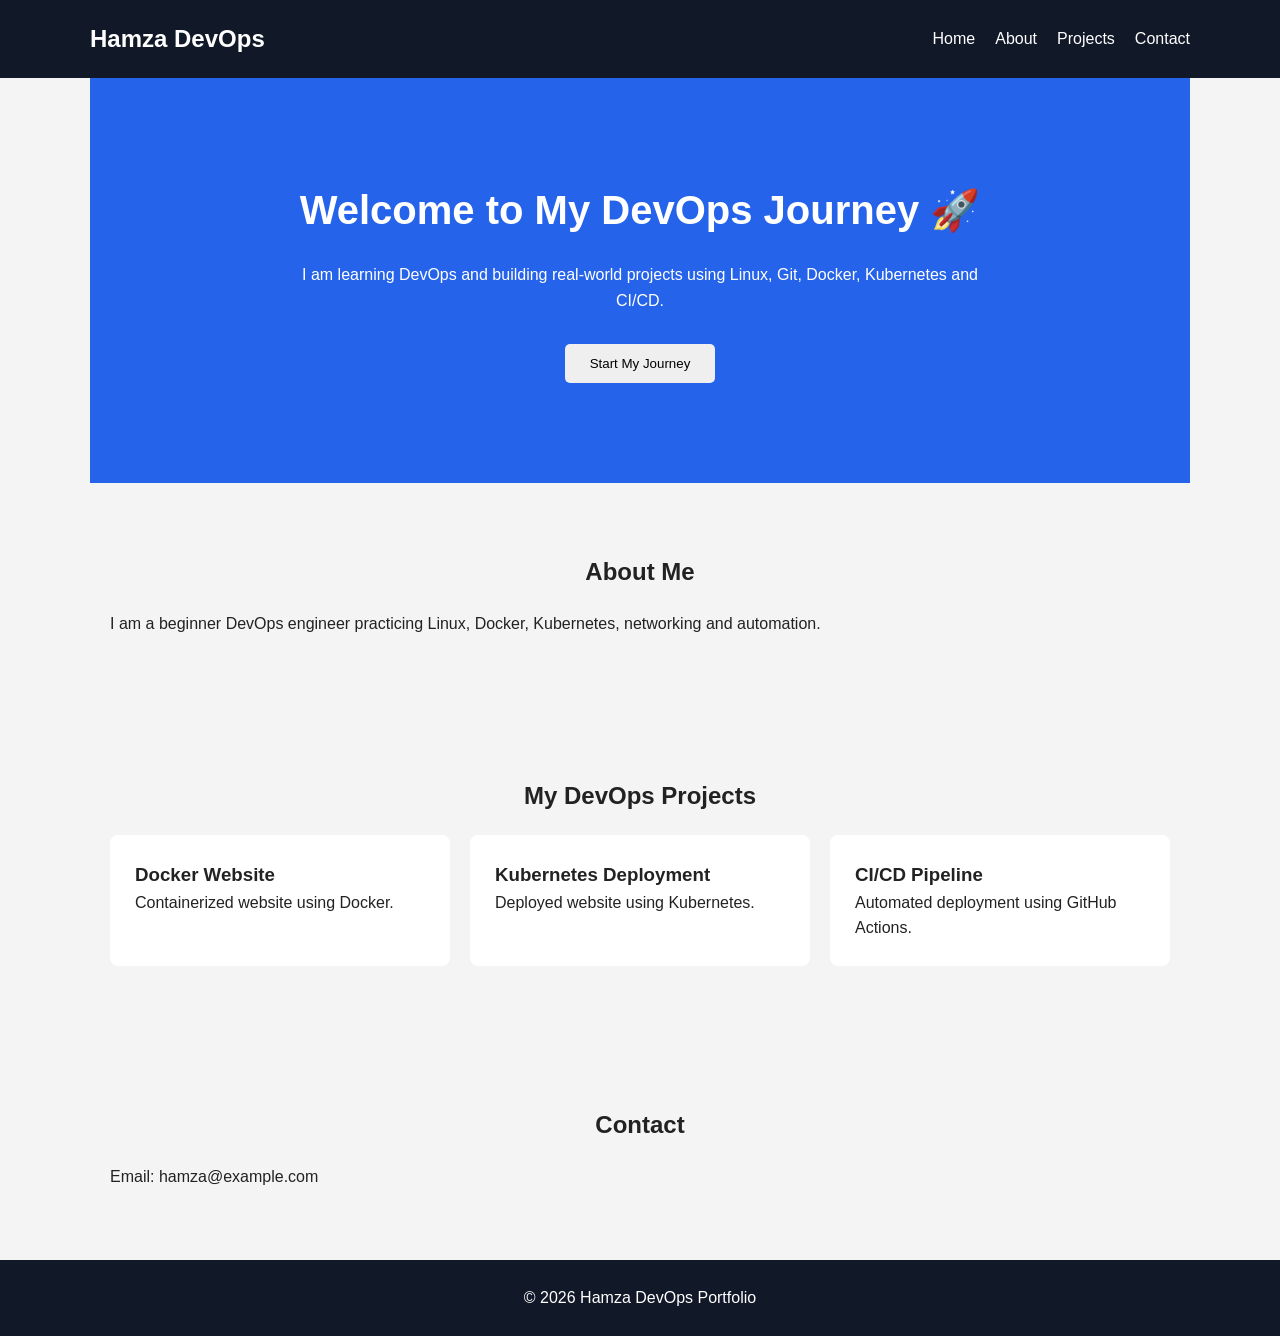
==== index.html @ 02049164 "Initial DevOps website" ====
<!DOCTYPE html>
<html lang="en">
<head>
    <meta charset="UTF-8">
    <meta name="viewport" content="width=device-width, initial-scale=1.0">
    <title>Hamza DevOps Portfolio</title>
    <link rel="stylesheet" href="style.css">
</head>
<body>

    <header>
        <nav>
            <h1>Hamza DevOps</h1>

            <ul>
                <li><a href="#home">Home</a></li>
                <li><a href="#about">About</a></li>
                <li><a href="#projects">Projects</a></li>
                <li><a href="#contact">Contact</a></li>
            </ul>
        </nav>
    </header>

    <main>

        <section id="home" class="hero">
            <h2>Welcome to My DevOps Journey 🚀</h2>

            <p>
                I am learning DevOps and building real-world projects
                using Linux, Git, Docker, Kubernetes and CI/CD.
            </p>

            <button onclick="showMessage()">Start My Journey</button>
        </section>

        <section id="about">
            <h2>About Me</h2>

            <p>
                I am a beginner DevOps engineer practicing Linux,
                Docker, Kubernetes, networking and automation.
            </p>
        </section>

        <section id="projects">
            <h2>My DevOps Projects</h2>

            <div class="projects">

                <div class="project">
                    <h3>Docker Website</h3>
                    <p>Containerized website using Docker.</p>
                </div>

                <div class="project">
                    <h3>Kubernetes Deployment</h3>
                    <p>Deployed website using Kubernetes.</p>
                </div>

                <div class="project">
                    <h3>CI/CD Pipeline</h3>
                    <p>Automated deployment using GitHub Actions.</p>
                </div>

            </div>
        </section>

        <section id="contact">
            <h2>Contact</h2>

            <p>Email: hamza@example.com</p>
        </section>

    </main>

    <footer>
        <p>© 2026 Hamza DevOps Portfolio</p>
    </footer>

    <script src="script.js"></script>

</body>
</html>
---- style.css ----
* {
    margin: 0;
    padding: 0;
    box-sizing: border-box;
}

body {
    font-family: Arial, sans-serif;
    line-height: 1.6;
    background: #f4f4f4;
    color: #222;
}

header {
    background: #111827;
    color: white;
    padding: 20px;
}

nav {
    max-width: 1100px;
    margin: auto;
    display: flex;
    justify-content: space-between;
    align-items: center;
}

nav ul {
    display: flex;
    list-style: none;
    gap: 20px;
}

nav a {
    color: white;
    text-decoration: none;
}

.hero {
    text-align: center;
    padding: 100px 20px;
    background: #2563eb;
    color: white;
}

.hero h2 {
    font-size: 40px;
    margin-bottom: 20px;
}

.hero p {
    max-width: 700px;
    margin: 0 auto 30px;
}

button {
    padding: 12px 25px;
    border: none;
    cursor: pointer;
    border-radius: 5px;
}

section {
    max-width: 1100px;
    margin: auto;
    padding: 70px 20px;
}

section h2 {
    margin-bottom: 20px;
    text-align: center;
}

.projects {
    display: flex;
    gap: 20px;
    flex-wrap: wrap;
}

.project {
    flex: 1;
    min-width: 250px;
    background: white;
    padding: 25px;
    border-radius: 8px;
}

footer {
    background: #111827;
    color: white;
    text-align: center;
    padding: 25px;
}
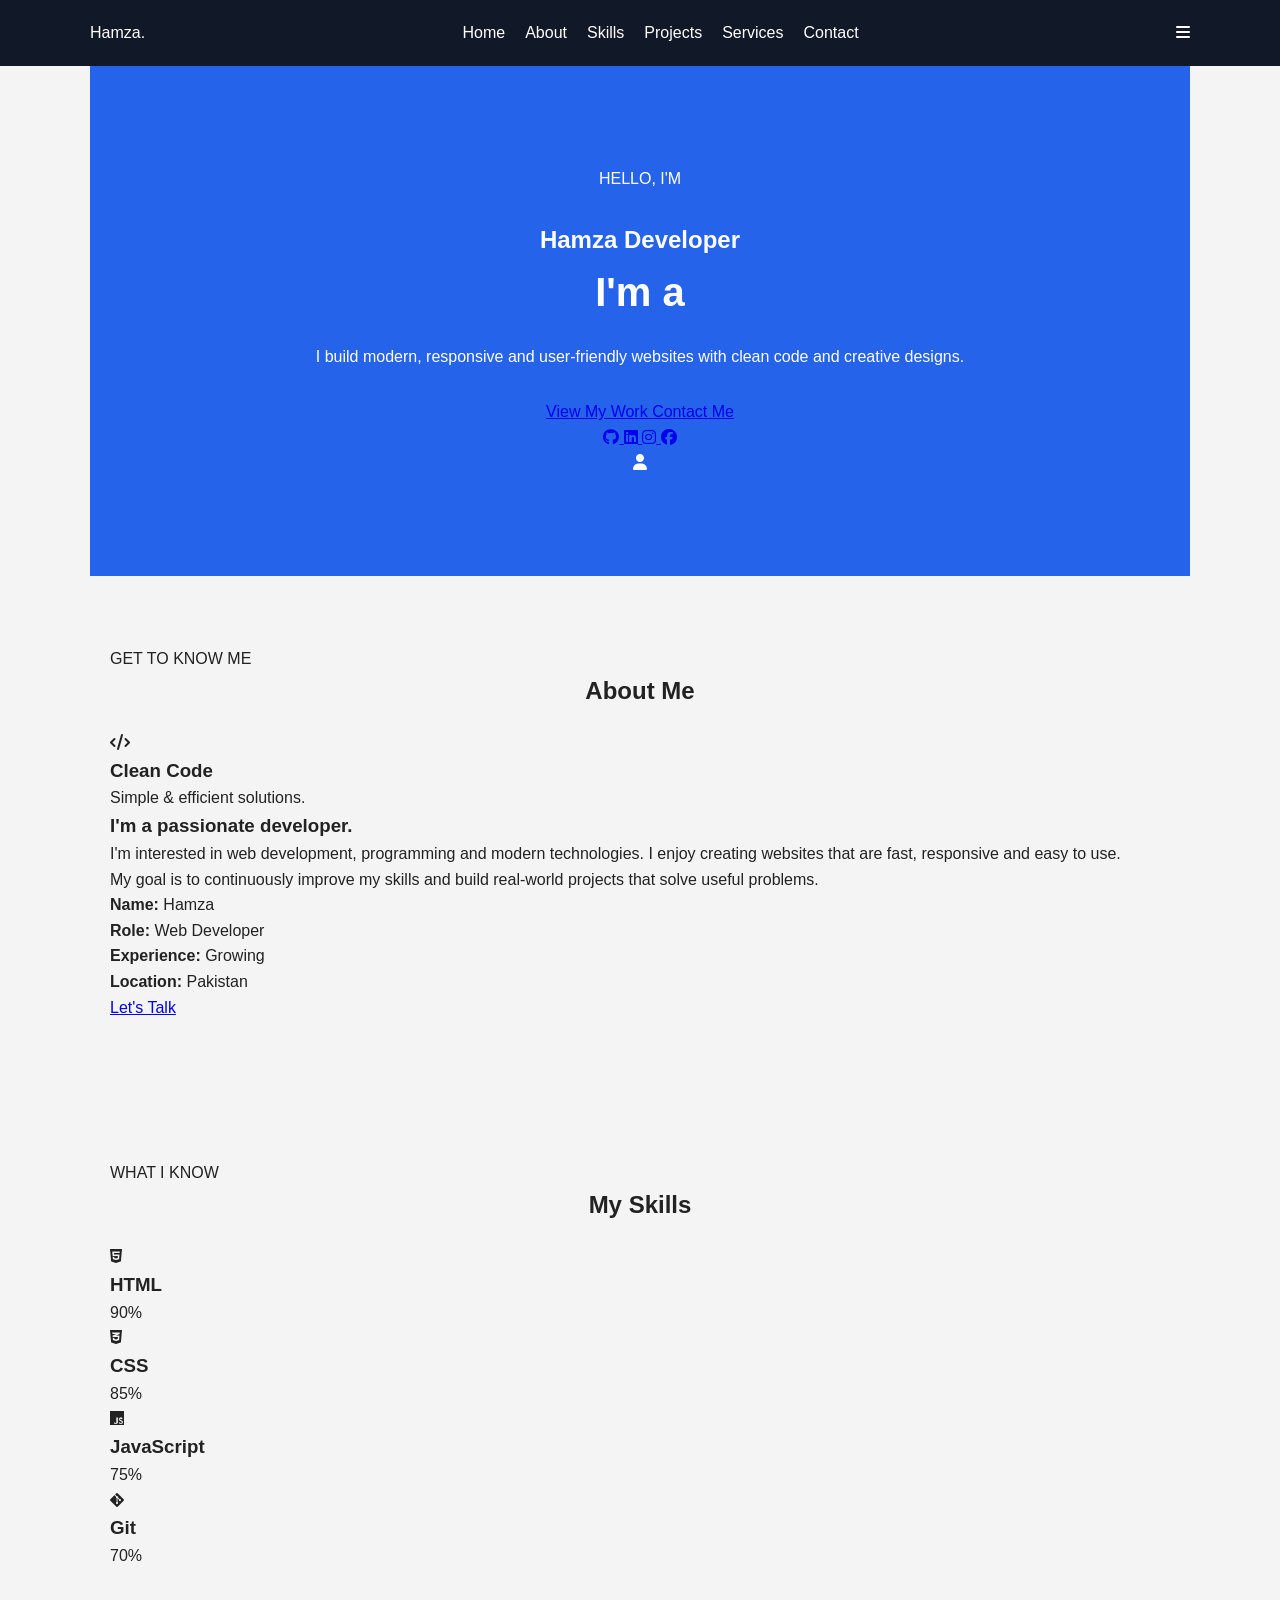
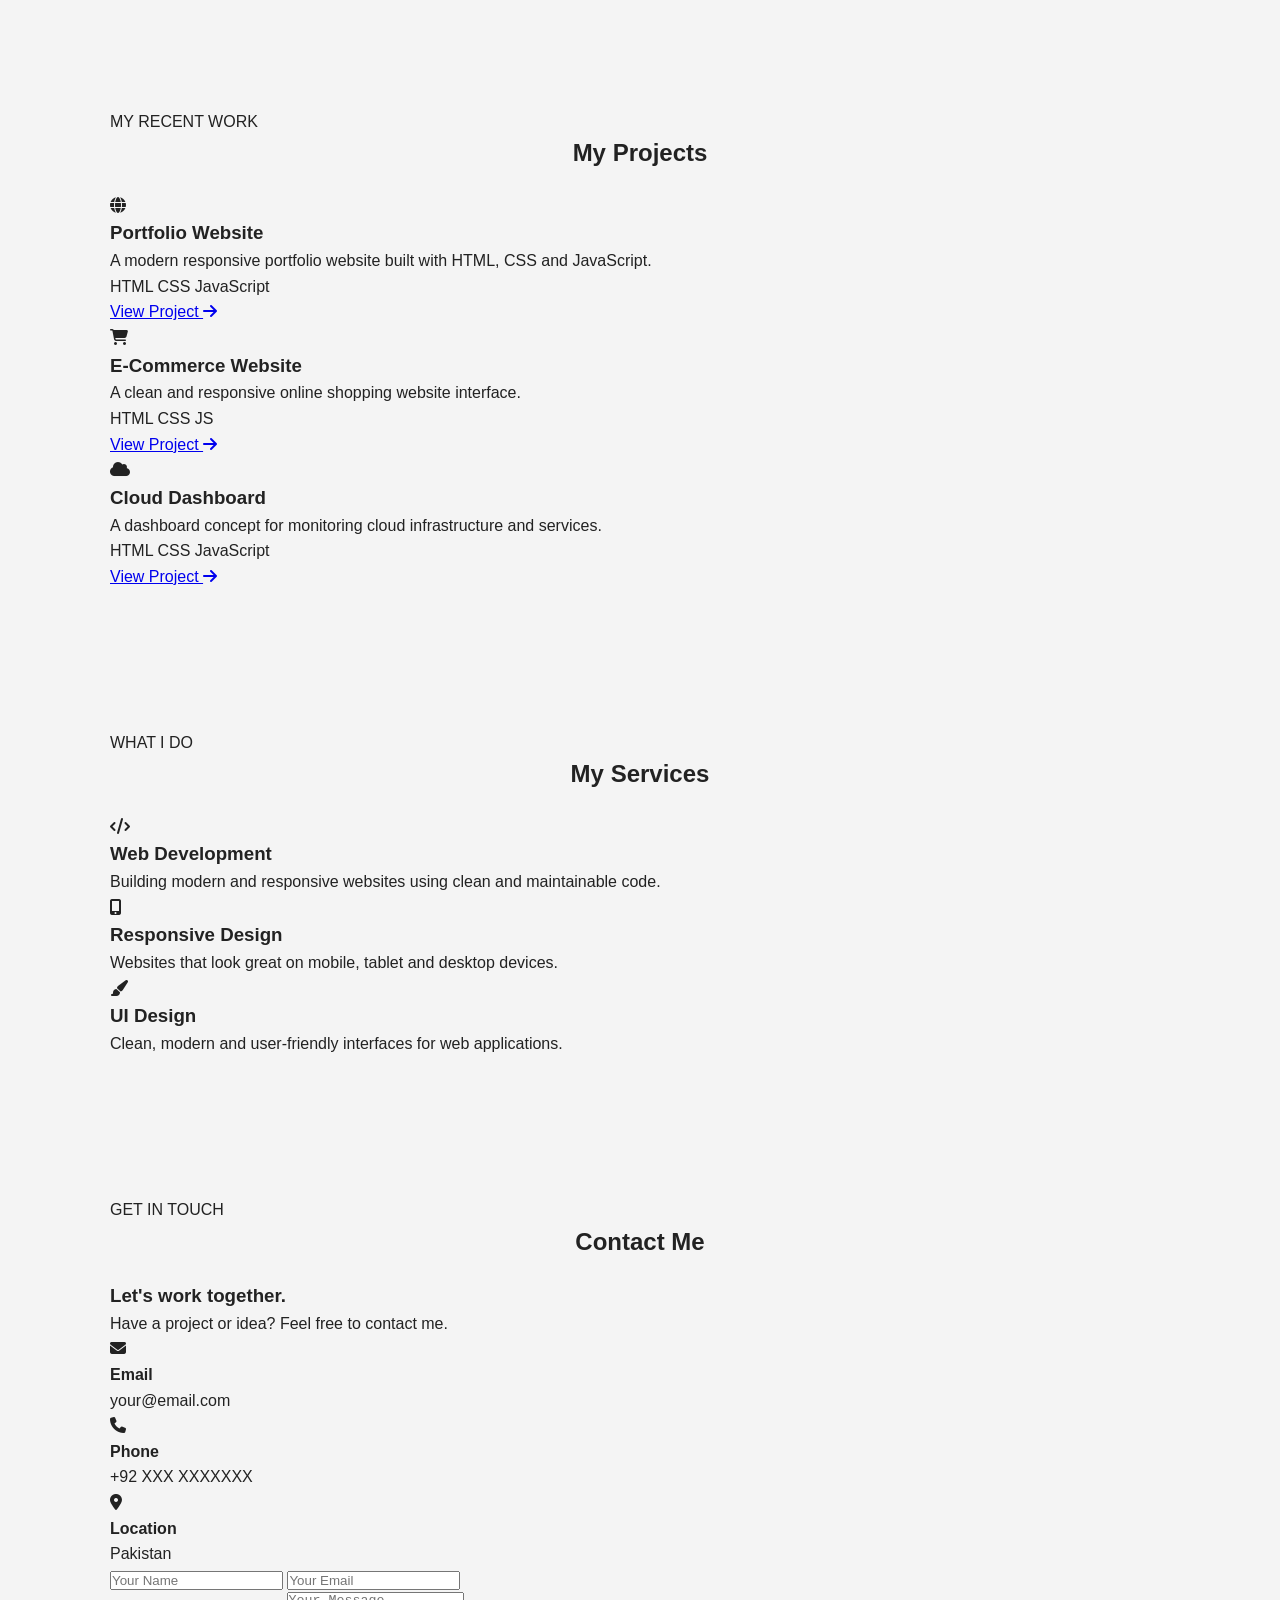
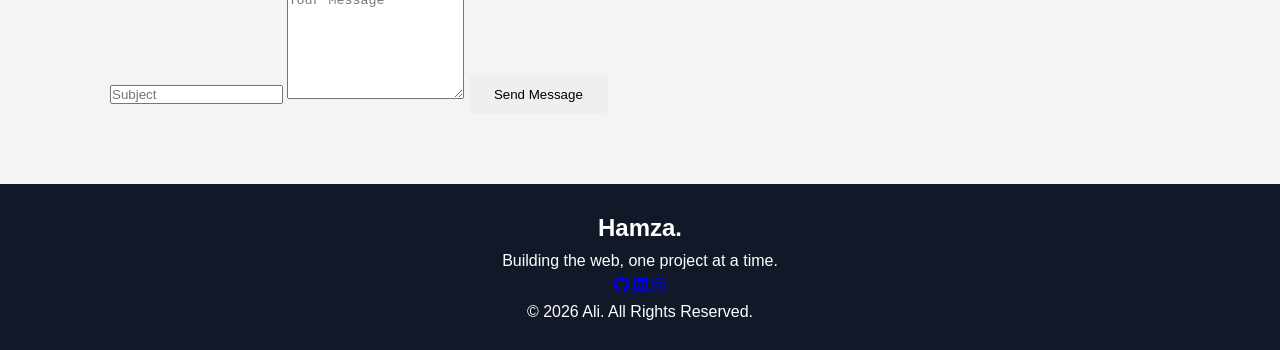
==== commit 4ea1d65c: "Update website homepage" ====
--- a/index.html
+++ b/index.html
@@ -1,82 +1,495 @@
+
 <!DOCTYPE html>
 <html lang="en">
 <head>
     <meta charset="UTF-8">
     <meta name="viewport" content="width=device-width, initial-scale=1.0">
-    <title>Hamza DevOps Portfolio</title>
+
+    <title>Hamza | Portfolio</title>
+
     <link rel="stylesheet" href="style.css">
+
+    <!-- Font Awesome -->
+    <link rel="stylesheet"
+          href="https://cdnjs.cloudflare.com/ajax/libs/font-awesome/6.5.2/css/all.min.css">
 </head>
+
 <body>
 
+    <!-- ================= NAVBAR ================= -->
     <header>
-        <nav>
-            <h1>Hamza DevOps</h1>
-
-            <ul>
+        <nav class="navbar">
+            <a href="#home" class="logo">Hamza<span>.</span></a>
+
+            <ul class="nav-links" id="navLinks">
                 <li><a href="#home">Home</a></li>
                 <li><a href="#about">About</a></li>
+                <li><a href="#skills">Skills</a></li>
                 <li><a href="#projects">Projects</a></li>
+                <li><a href="#services">Services</a></li>
                 <li><a href="#contact">Contact</a></li>
             </ul>
+
+            <div class="menu-btn" id="menuBtn">
+                <i class="fas fa-bars"></i>
+            </div>
         </nav>
     </header>
 
-    <main>
-
-        <section id="home" class="hero">
-            <h2>Welcome to My DevOps Journey 🚀</h2>
+
+    <!-- ================= HOME ================= -->
+    <section class="hero" id="home">
+
+        <div class="hero-content">
+
+            <p class="small-title">HELLO, I'M</p>
+
+            <h1>Hamza <span>Developer</span></h1>
+
+            <h2>
+                I'm a <span id="typing"></span>
+            </h2>
+
+            <p class="hero-text">
+                I build modern, responsive and user-friendly websites
+                with clean code and creative designs.
+            </p>
+
+            <div class="hero-buttons">
+                <a href="#projects" class="btn primary-btn">
+                    View My Work
+                </a>
+
+                <a href="#contact" class="btn secondary-btn">
+                    Contact Me
+                </a>
+            </div>
+
+            <div class="social-icons">
+                <a href="#" aria-label="GitHub">
+                    <i class="fab fa-github"></i>
+                </a>
+
+                <a href="#" aria-label="LinkedIn">
+                    <i class="fab fa-linkedin"></i>
+                </a>
+
+                <a href="#" aria-label="Instagram">
+                    <i class="fab fa-instagram"></i>
+                </a>
+
+                <a href="#" aria-label="Facebook">
+                    <i class="fab fa-facebook"></i>
+                </a>
+            </div>
+
+        </div>
+
+        <div class="hero-image">
+            <div class="profile-circle">
+                <div class="profile-placeholder">
+                    <i class="fas fa-user"></i>
+                </div>
+            </div>
+        </div>
+
+    </section>
+
+
+    <!-- ================= ABOUT ================= -->
+    <section class="section" id="about">
+
+        <div class="section-title">
+            <p>GET TO KNOW ME</p>
+            <h2>About <span>Me</span></h2>
+        </div>
+
+        <div class="about-container">
+
+            <div class="about-image">
+                <div class="about-card">
+                    <i class="fas fa-code"></i>
+                    <h3>Clean Code</h3>
+                    <p>Simple & efficient solutions.</p>
+                </div>
+            </div>
+
+            <div class="about-content">
+
+                <h3>I'm a passionate developer.</h3>
+
+                <p>
+                    I'm interested in web development, programming and
+                    modern technologies. I enjoy creating websites that
+                    are fast, responsive and easy to use.
+                </p>
+
+                <p>
+                    My goal is to continuously improve my skills and build
+                    real-world projects that solve useful problems.
+                </p>
+
+                <div class="about-info">
+
+                    <div>
+                        <strong>Name:</strong>
+                        <span>Hamza</span>
+                    </div>
+
+                    <div>
+                        <strong>Role:</strong>
+                        <span>Web Developer</span>
+                    </div>
+
+                    <div>
+                        <strong>Experience:</strong>
+                        <span>Growing</span>
+                    </div>
+
+                    <div>
+                        <strong>Location:</strong>
+                        <span>Pakistan</span>
+                    </div>
+
+                </div>
+
+                <a href="#contact" class="btn primary-btn">
+                    Let's Talk
+                </a>
+
+            </div>
+
+        </div>
+
+    </section>
+
+
+    <!-- ================= SKILLS ================= -->
+    <section class="section skills-section" id="skills">
+
+        <div class="section-title">
+            <p>WHAT I KNOW</p>
+            <h2>My <span>Skills</span></h2>
+        </div>
+
+        <div class="skills-container">
+
+            <div class="skill-card">
+                <i class="fab fa-html5"></i>
+                <h3>HTML</h3>
+
+                <div class="progress">
+                    <div class="progress-bar" data-width="90%"></div>
+                </div>
+
+                <span>90%</span>
+            </div>
+
+            <div class="skill-card">
+                <i class="fab fa-css3-alt"></i>
+                <h3>CSS</h3>
+
+                <div class="progress">
+                    <div class="progress-bar" data-width="85%"></div>
+                </div>
+
+                <span>85%</span>
+            </div>
+
+            <div class="skill-card">
+                <i class="fab fa-js"></i>
+                <h3>JavaScript</h3>
+
+                <div class="progress">
+                    <div class="progress-bar" data-width="75%"></div>
+                </div>
+
+                <span>75%</span>
+            </div>
+
+            <div class="skill-card">
+                <i class="fab fa-git-alt"></i>
+                <h3>Git</h3>
+
+                <div class="progress">
+                    <div class="progress-bar" data-width="70%"></div>
+                </div>
+
+                <span>70%</span>
+            </div>
+
+        </div>
+
+    </section>
+
+
+    <!-- ================= PROJECTS ================= -->
+    <section class="section" id="projects">
+
+        <div class="section-title">
+            <p>MY RECENT WORK</p>
+            <h2>My <span>Projects</span></h2>
+        </div>
+
+        <div class="projects-container">
+
+            <div class="project-card">
+
+                <div class="project-icon">
+                    <i class="fas fa-globe"></i>
+                </div>
+
+                <div class="project-content">
+                    <h3>Portfolio Website</h3>
+
+                    <p>
+                        A modern responsive portfolio website built with
+                        HTML, CSS and JavaScript.
+                    </p>
+
+                    <div class="project-tags">
+                        <span>HTML</span>
+                        <span>CSS</span>
+                        <span>JavaScript</span>
+                    </div>
+
+                    <a href="#" class="project-link">
+                        View Project <i class="fas fa-arrow-right"></i>
+                    </a>
+                </div>
+
+            </div>
+
+
+            <div class="project-card">
+
+                <div class="project-icon">
+                    <i class="fas fa-shopping-cart"></i>
+                </div>
+
+                <div class="project-content">
+                    <h3>E-Commerce Website</h3>
+
+                    <p>
+                        A clean and responsive online shopping website
+                        interface.
+                    </p>
+
+                    <div class="project-tags">
+                        <span>HTML</span>
+                        <span>CSS</span>
+                        <span>JS</span>
+                    </div>
+
+                    <a href="#" class="project-link">
+                        View Project <i class="fas fa-arrow-right"></i>
+                    </a>
+                </div>
+
+            </div>
+
+
+            <div class="project-card">
+
+                <div class="project-icon">
+                    <i class="fas fa-cloud"></i>
+                </div>
+
+                <div class="project-content">
+                    <h3>Cloud Dashboard</h3>
+
+                    <p>
+                        A dashboard concept for monitoring cloud
+                        infrastructure and services.
+                    </p>
+
+                    <div class="project-tags">
+                        <span>HTML</span>
+                        <span>CSS</span>
+                        <span>JavaScript</span>
+                    </div>
+
+                    <a href="#" class="project-link">
+                        View Project <i class="fas fa-arrow-right"></i>
+                    </a>
+                </div>
+
+            </div>
+
+        </div>
+
+    </section>
+
+
+    <!-- ================= SERVICES ================= -->
+    <section class="section services-section" id="services">
+
+        <div class="section-title">
+            <p>WHAT I DO</p>
+            <h2>My <span>Services</span></h2>
+        </div>
+
+        <div class="services-container">
+
+            <div class="service-card">
+                <i class="fas fa-code"></i>
+
+                <h3>Web Development</h3>
+
+                <p>
+                    Building modern and responsive websites using
+                    clean and maintainable code.
+                </p>
+            </div>
+
+
+            <div class="service-card">
+                <i class="fas fa-mobile-alt"></i>
+
+                <h3>Responsive Design</h3>
+
+                <p>
+                    Websites that look great on mobile, tablet and
+                    desktop devices.
+                </p>
+            </div>
+
+
+            <div class="service-card">
+                <i class="fas fa-paint-brush"></i>
+
+                <h3>UI Design</h3>
+
+                <p>
+                    Clean, modern and user-friendly interfaces for
+                    web applications.
+                </p>
+            </div>
+
+        </div>
+
+    </section>
+
+
+    <!-- ================= CONTACT ================= -->
+    <section class="section contact-section" id="contact">
+
+        <div class="section-title">
+            <p>GET IN TOUCH</p>
+            <h2>Contact <span>Me</span></h2>
+        </div>
+
+        <div class="contact-container">
+
+            <div class="contact-info">
+
+                <h3>Let's work together.</h3>
+
+                <p>
+                    Have a project or idea? Feel free to contact me.
+                </p>
+
+                <div class="contact-item">
+                    <i class="fas fa-envelope"></i>
+                    <div>
+                        <strong>Email</strong>
+                        <p>your@email.com</p>
+                    </div>
+                </div>
+
+                <div class="contact-item">
+                    <i class="fas fa-phone"></i>
+                    <div>
+                        <strong>Phone</strong>
+                        <p>+92 XXX XXXXXXX</p>
+                    </div>
+                </div>
+
+                <div class="contact-item">
+                    <i class="fas fa-location-dot"></i>
+                    <div>
+                        <strong>Location</strong>
+                        <p>Pakistan</p>
+                    </div>
+                </div>
+
+            </div>
+
+
+            <form id="contactForm">
+
+                <div class="input-group">
+
+                    <input type="text"
+                           id="name"
+                           placeholder="Your Name"
+                           required>
+
+                    <input type="email"
+                           id="email"
+                           placeholder="Your Email"
+                           required>
+
+                </div>
+
+                <input type="text"
+                       id="subject"
+                       placeholder="Subject"
+                       required>
+
+                <textarea id="message"
+                          rows="7"
+                          placeholder="Your Message"
+                          required></textarea>
+
+                <button type="submit" class="btn primary-btn">
+                    Send Message
+                </button>
+
+                <p id="formMessage"></p>
+
+            </form>
+
+        </div>
+
+    </section>
+
+
+    <!-- ================= FOOTER ================= -->
+    <footer>
+
+        <div class="footer-content">
+
+            <h2>Hamza<span>.</span></h2>
 
             <p>
-                I am learning DevOps and building real-world projects
-                using Linux, Git, Docker, Kubernetes and CI/CD.
+                Building the web, one project at a time.
             </p>
 
-            <button onclick="showMessage()">Start My Journey</button>
-        </section>
-
-        <section id="about">
-            <h2>About Me</h2>
-
-            <p>
-                I am a beginner DevOps engineer practicing Linux,
-                Docker, Kubernetes, networking and automation.
+            <div class="social-icons">
+
+                <a href="#">
+                    <i class="fab fa-github"></i>
+                </a>
+
+                <a href="#">
+                    <i class="fab fa-linkedin"></i>
+                </a>
+
+                <a href="#">
+                    <i class="fab fa-instagram"></i>
+                </a>
+
+            </div>
+
+            <p class="copyright">
+                © 2026 Ali. All Rights Reserved.
             </p>
-        </section>
-
-        <section id="projects">
-            <h2>My DevOps Projects</h2>
-
-            <div class="projects">
-
-                <div class="project">
-                    <h3>Docker Website</h3>
-                    <p>Containerized website using Docker.</p>
-                </div>
-
-                <div class="project">
-                    <h3>Kubernetes Deployment</h3>
-                    <p>Deployed website using Kubernetes.</p>
-                </div>
-
-                <div class="project">
-                    <h3>CI/CD Pipeline</h3>
-                    <p>Automated deployment using GitHub Actions.</p>
-                </div>
-
-            </div>
-        </section>
-
-        <section id="contact">
-            <h2>Contact</h2>
-
-            <p>Email: hamza@example.com</p>
-        </section>
-
-    </main>
-
-    <footer>
-        <p>© 2026 Hamza DevOps Portfolio</p>
+
+        </div>
+
     </footer>
+
 
     <script src="script.js"></script>
 
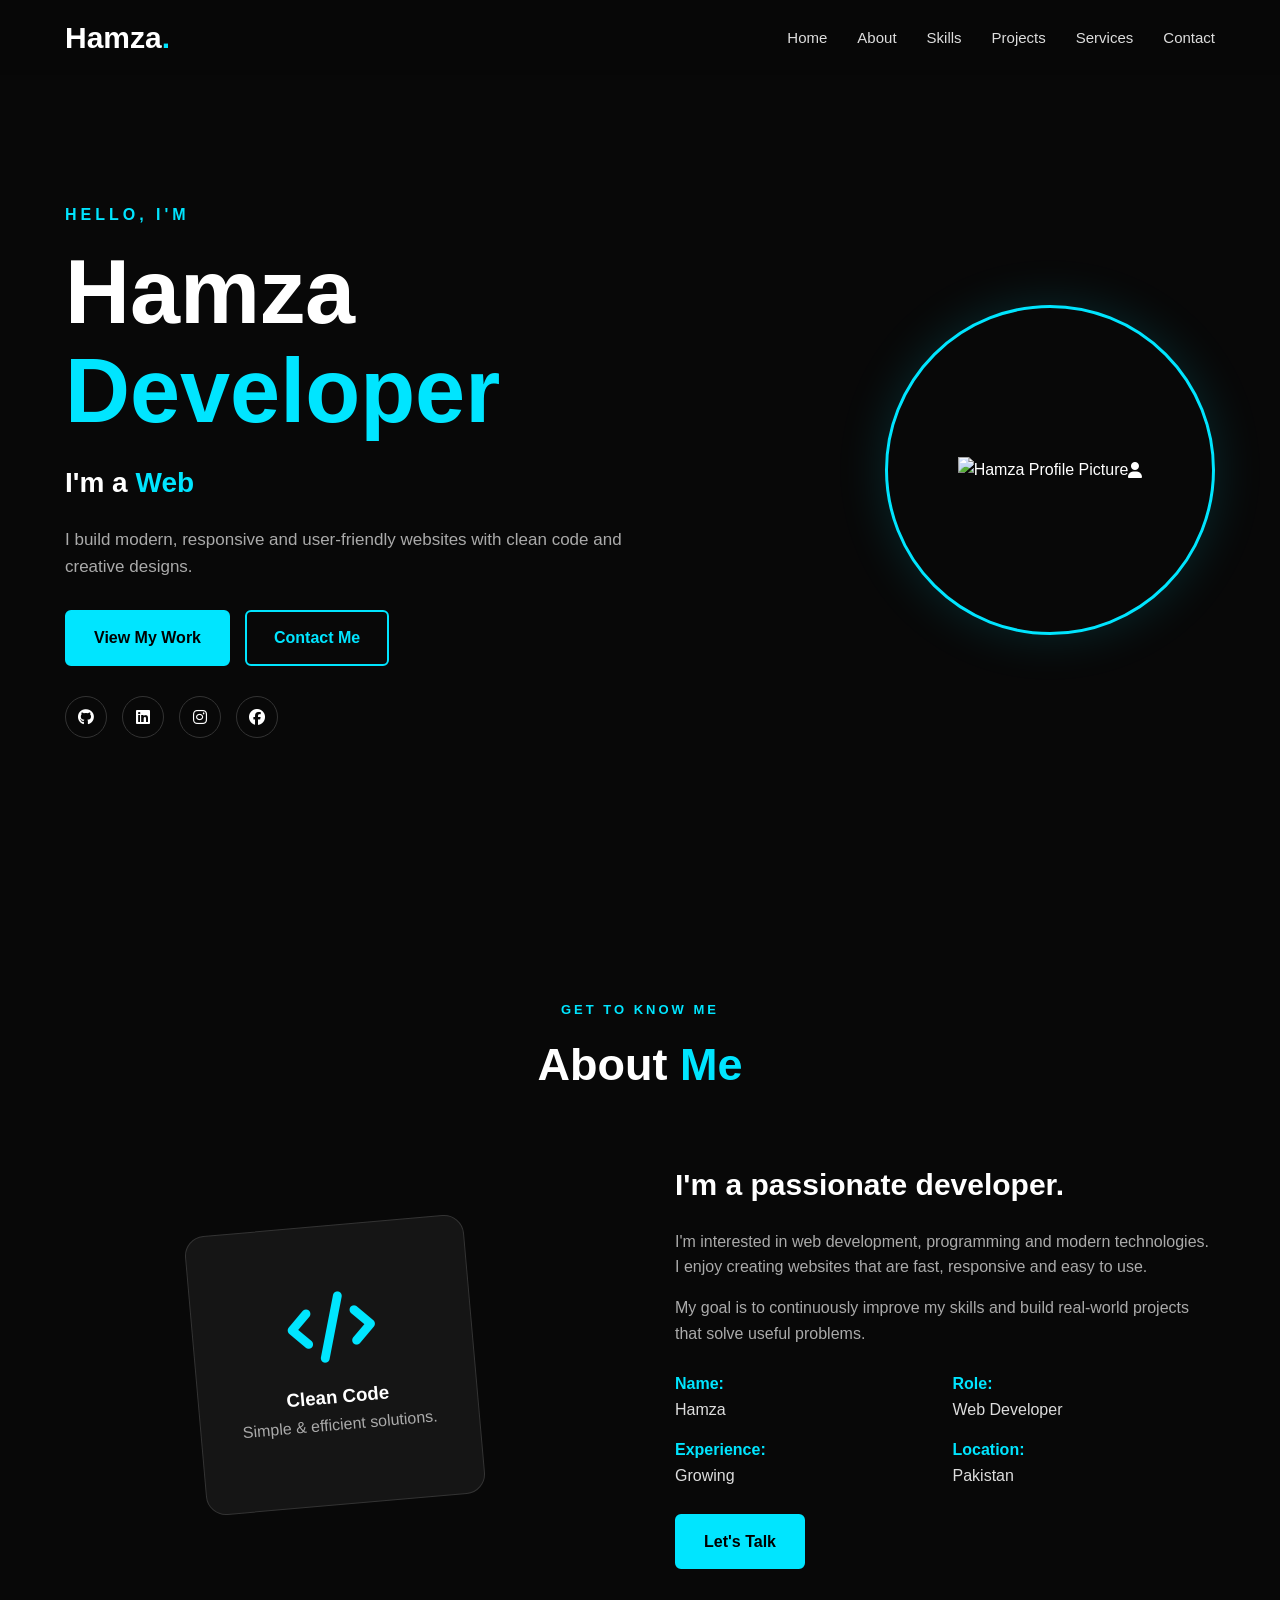
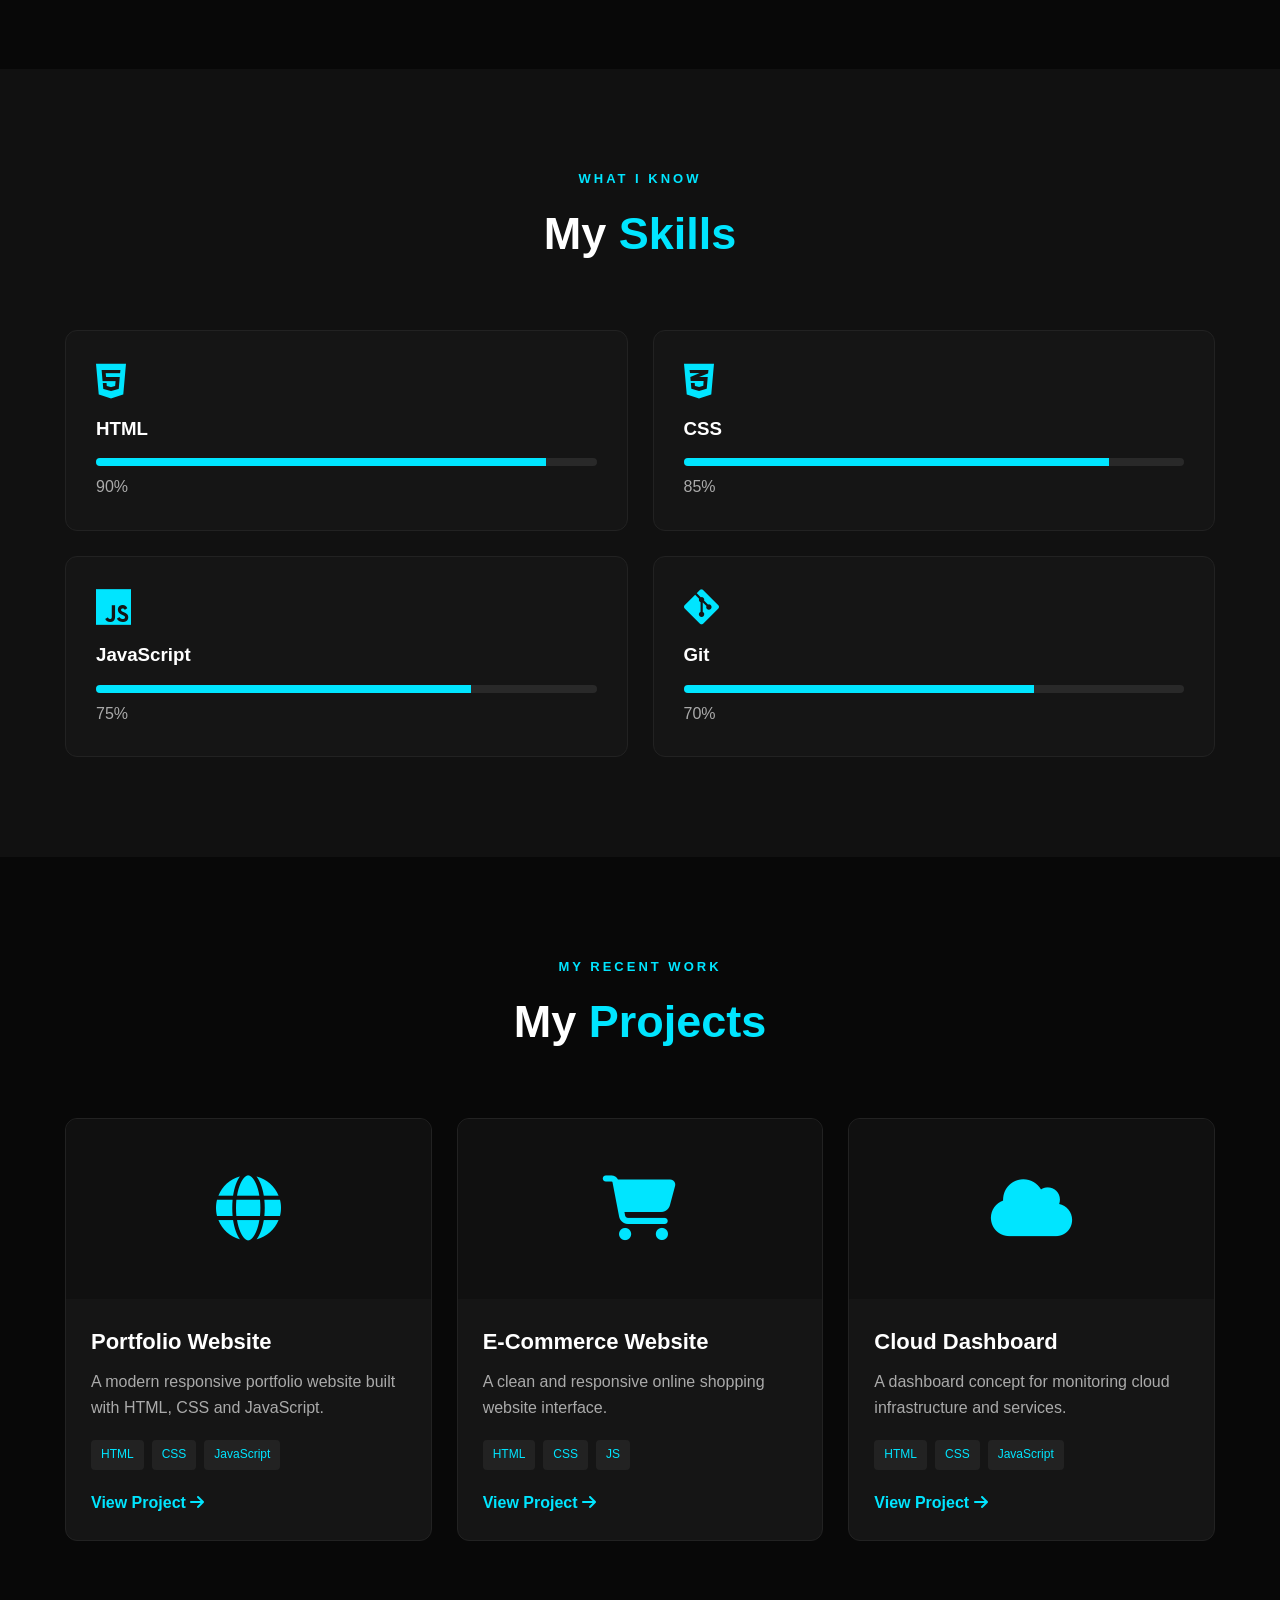
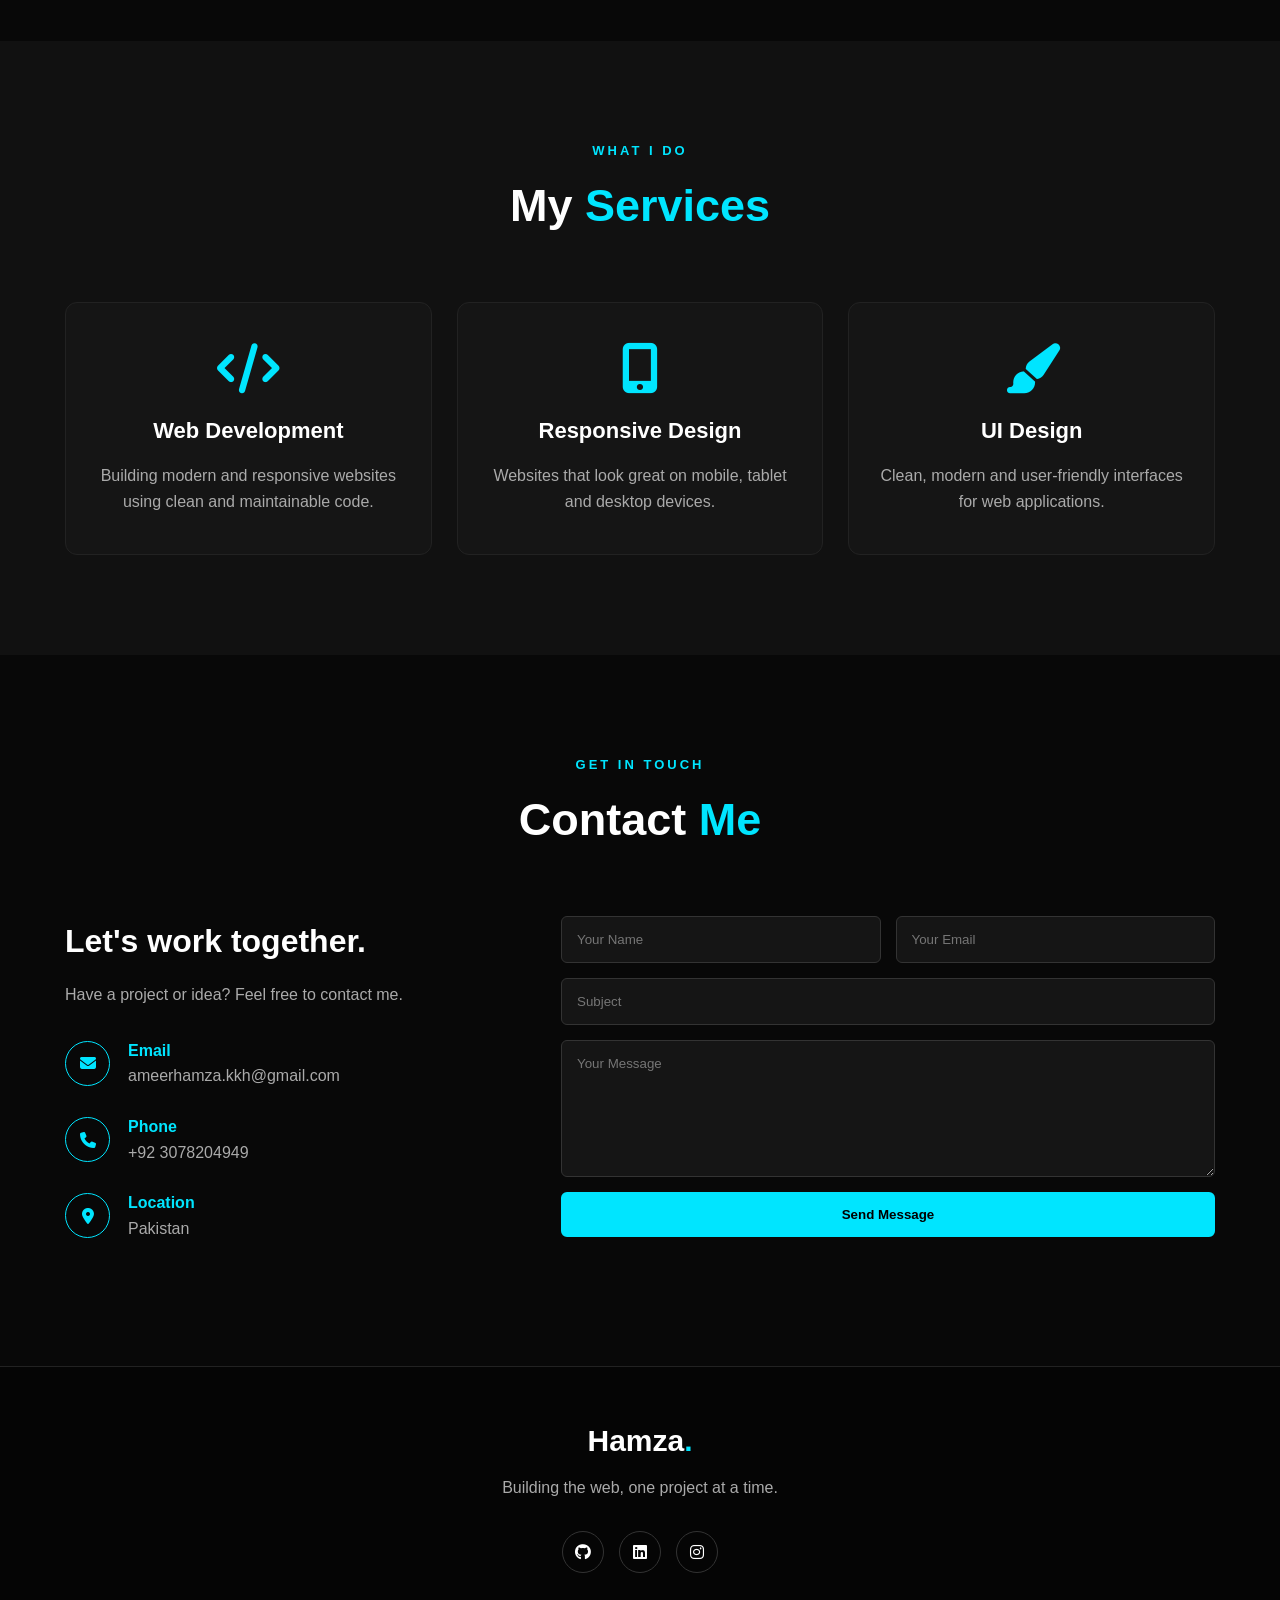
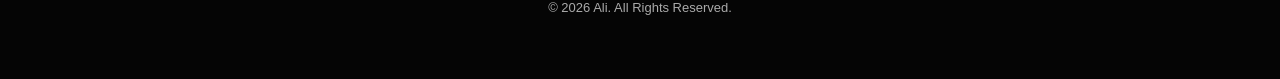
==== commit d9a443df: "Update website homepage" ====
--- a/index.html
+++ b/index.html
@@ -87,7 +87,7 @@
 
         <div class="hero-image">
             <div class="profile-circle">
-                <div class="profile-placeholder">
+                <img src="profile.jpg" alt="Hamza Profile Picture">
                     <i class="fas fa-user"></i>
                 </div>
             </div>
@@ -393,7 +393,7 @@
                     <i class="fas fa-envelope"></i>
                     <div>
                         <strong>Email</strong>
-                        <p>your@email.com</p>
+                        <p>ameerhamza.kkh@gmail.com</p>
                     </div>
                 </div>
 
@@ -401,7 +401,7 @@
                     <i class="fas fa-phone"></i>
                     <div>
                         <strong>Phone</strong>
-                        <p>+92 XXX XXXXXXX</p>
+                        <p>+92 3078204949</p>
                     </div>
                 </div>
 
--- a/style.css
+++ b/style.css
@@ -1,93 +1,778 @@
+
+/* =========================
+   GLOBAL
+========================= */
+
 * {
     margin: 0;
     padding: 0;
     box-sizing: border-box;
+    scroll-behavior: smooth;
+}
+
+:root {
+    --bg: #080808;
+    --bg-light: #111111;
+    --card: #151515;
+    --text: #ffffff;
+    --text-light: #aaaaaa;
+    --accent: #00e5ff;
+    --accent-dark: #00a8bd;
 }
 
 body {
-    font-family: Arial, sans-serif;
+    font-family: Arial, Helvetica, sans-serif;
+    background: var(--bg);
+    color: var(--text);
     line-height: 1.6;
-    background: #f4f4f4;
-    color: #222;
-}
+}
+
+a {
+    color: inherit;
+    text-decoration: none;
+}
+
+ul {
+    list-style: none;
+}
+
+section {
+    scroll-margin-top: 80px;
+}
+
+
+/* =========================
+   NAVBAR
+========================= */
 
 header {
-    background: #111827;
+    position: fixed;
+    top: 0;
+    left: 0;
+    width: 100%;
+    z-index: 1000;
+    background: rgba(8, 8, 8, 0.9);
+    backdrop-filter: blur(10px);
+}
+
+.navbar {
+    max-width: 1200px;
+    height: 75px;
+    margin: auto;
+
+    display: flex;
+    align-items: center;
+    justify-content: space-between;
+
+    padding: 0 25px;
+}
+
+.logo {
+    font-size: 30px;
+    font-weight: 800;
+}
+
+.logo span,
+h1 span,
+h2 span,
+.section-title span,
+footer span {
+    color: var(--accent);
+}
+
+.nav-links {
+    display: flex;
+    gap: 30px;
+}
+
+.nav-links a {
+    color: #ddd;
+    font-size: 15px;
+    transition: 0.3s;
+}
+
+.nav-links a:hover {
+    color: var(--accent);
+}
+
+.menu-btn {
+    display: none;
+    font-size: 25px;
+    cursor: pointer;
+}
+
+
+/* =========================
+   HERO
+========================= */
+
+.hero {
+    min-height: 100vh;
+    max-width: 1200px;
+    margin: auto;
+    padding: 120px 25px 80px;
+
+    display: flex;
+    align-items: center;
+    justify-content: space-between;
+    gap: 60px;
+}
+
+.hero-content {
+    max-width: 650px;
+}
+
+.small-title {
+    color: var(--accent);
+    letter-spacing: 4px;
+    font-weight: bold;
+    margin-bottom: 15px;
+}
+
+.hero h1 {
+    font-size: clamp(50px, 8vw, 90px);
+    line-height: 1.1;
+    margin-bottom: 20px;
+}
+
+.hero h2 {
+    font-size: 28px;
+    margin-bottom: 20px;
+}
+
+#typing {
+    color: var(--accent);
+}
+
+.hero-text {
+    color: var(--text-light);
+    max-width: 600px;
+    font-size: 17px;
+}
+
+.hero-buttons {
+    display: flex;
+    gap: 15px;
+    margin-top: 30px;
+}
+
+.btn {
+    display: inline-block;
+    padding: 13px 27px;
+    border-radius: 6px;
+    font-weight: bold;
+    border: 2px solid var(--accent);
+    transition: 0.3s;
+    cursor: pointer;
+}
+
+.primary-btn {
+    background: var(--accent);
+    color: #000;
+}
+
+.primary-btn:hover {
+    background: transparent;
+    color: var(--accent);
+}
+
+.secondary-btn {
+    color: var(--accent);
+}
+
+.secondary-btn:hover {
+    background: var(--accent);
+    color: #000;
+}
+
+.social-icons {
+    display: flex;
+    gap: 15px;
+    margin-top: 30px;
+}
+
+.social-icons a {
+    width: 42px;
+    height: 42px;
+
+    display: flex;
+    align-items: center;
+    justify-content: center;
+
+    border: 1px solid #333;
+    border-radius: 50%;
+
+    transition: 0.3s;
+}
+
+.social-icons a:hover {
+    color: var(--accent);
+    border-color: var(--accent);
+    transform: translateY(-4px);
+}
+
+
+/* HERO IMAGE */
+
+.hero-image {
+    display: flex;
+    align-items: center;
+    justify-content: center;
+}
+
+.profile-circle {
+    width: 330px;
+    height: 330px;
+
+    border-radius: 50%;
+    border: 3px solid var(--accent);
+
+    display: flex;
+    align-items: center;
+    justify-content: center;
+
+    box-shadow: 0 0 50px rgba(0, 229, 255, 0.15);
+}
+
+.profile-placeholder {
+    width: 290px;
+    height: 290px;
+
+    border-radius: 50%;
+    background: var(--card);
+
+    display: flex;
+    align-items: center;
+    justify-content: center;
+
+    font-size: 100px;
+    color: var(--accent);
+}
+
+
+/* =========================
+   SECTIONS
+========================= */
+
+.section {
+    max-width: 1200px;
+    margin: auto;
+    padding: 100px 25px;
+}
+
+.section-title {
+    text-align: center;
+    margin-bottom: 60px;
+}
+
+.section-title p {
+    color: var(--accent);
+    letter-spacing: 3px;
+    font-size: 13px;
+    font-weight: bold;
+}
+
+.section-title h2 {
+    font-size: 45px;
+    margin-top: 8px;
+}
+
+
+/* =========================
+   ABOUT
+========================= */
+
+.about-container {
+    display: grid;
+    grid-template-columns: 1fr 1fr;
+    gap: 70px;
+    align-items: center;
+}
+
+.about-image {
+    height: 350px;
+
+    display: flex;
+    align-items: center;
+    justify-content: center;
+}
+
+.about-card {
+    width: 280px;
+    height: 280px;
+
+    background: var(--card);
+    border: 1px solid #333;
+    border-radius: 20px;
+
+    display: flex;
+    flex-direction: column;
+    align-items: center;
+    justify-content: center;
+
+    text-align: center;
+
+    transform: rotate(-5deg);
+    transition: 0.4s;
+}
+
+.about-card:hover {
+    transform: rotate(0deg) scale(1.04);
+    border-color: var(--accent);
+}
+
+.about-card i {
+    font-size: 70px;
+    color: var(--accent);
+    margin-bottom: 20px;
+}
+
+.about-card p {
+    color: var(--text-light);
+}
+
+.about-content h3 {
+    font-size: 30px;
+    margin-bottom: 20px;
+}
+
+.about-content > p {
+    color: var(--text-light);
+    margin-bottom: 15px;
+}
+
+.about-info {
+    margin: 25px 0;
+    display: grid;
+    grid-template-columns: 1fr 1fr;
+    gap: 15px;
+}
+
+.about-info div {
+    display: flex;
+    flex-direction: column;
+}
+
+.about-info strong {
+    color: var(--accent);
+}
+
+.about-info span {
+    color: #ddd;
+}
+
+
+/* =========================
+   SKILLS
+========================= */
+
+.skills-section {
+    background: var(--bg-light);
+    max-width: none;
+    padding-left: max(25px, calc((100% - 1150px) / 2));
+    padding-right: max(25px, calc((100% - 1150px) / 2));
+}
+
+.skills-container {
+    display: grid;
+    grid-template-columns: repeat(2, 1fr);
+    gap: 25px;
+}
+
+.skill-card {
+    background: var(--card);
+    padding: 30px;
+    border-radius: 12px;
+    border: 1px solid #222;
+}
+
+.skill-card i {
+    font-size: 40px;
+    color: var(--accent);
+}
+
+.skill-card h3 {
+    margin: 10px 0 15px;
+}
+
+.progress {
+    height: 8px;
+    background: #292929;
+    border-radius: 10px;
+    overflow: hidden;
+}
+
+.progress-bar {
+    width: 0;
+    height: 100%;
+    background: var(--accent);
+    transition: width 1.5s ease;
+}
+
+.skill-card > span {
+    display: block;
+    margin-top: 8px;
+    color: var(--text-light);
+}
+
+
+/* =========================
+   PROJECTS
+========================= */
+
+.projects-container {
+    display: grid;
+    grid-template-columns: repeat(3, 1fr);
+    gap: 25px;
+}
+
+.project-card {
+    background: var(--card);
+    border: 1px solid #222;
+    border-radius: 12px;
+    overflow: hidden;
+    transition: 0.3s;
+}
+
+.project-card:hover {
+    transform: translateY(-10px);
+    border-color: var(--accent);
+}
+
+.project-icon {
+    height: 180px;
+
+    display: flex;
+    align-items: center;
+    justify-content: center;
+
+    background: #101010;
+}
+
+.project-icon i {
+    font-size: 65px;
+    color: var(--accent);
+}
+
+.project-content {
+    padding: 25px;
+}
+
+.project-content h3 {
+    font-size: 22px;
+    margin-bottom: 10px;
+}
+
+.project-content p {
+    color: var(--text-light);
+}
+
+.project-tags {
+    display: flex;
+    flex-wrap: wrap;
+    gap: 8px;
+    margin: 20px 0;
+}
+
+.project-tags span {
+    background: #222;
+    color: var(--accent);
+    padding: 5px 10px;
+    border-radius: 4px;
+    font-size: 12px;
+}
+
+.project-link {
+    color: var(--accent);
+    font-weight: bold;
+}
+
+
+/* =========================
+   SERVICES
+========================= */
+
+.services-section {
+    background: var(--bg-light);
+    max-width: none;
+    padding-left: max(25px, calc((100% - 1150px) / 2));
+    padding-right: max(25px, calc((100% - 1150px) / 2));
+}
+
+.services-container {
+    display: grid;
+    grid-template-columns: repeat(3, 1fr);
+    gap: 25px;
+}
+
+.service-card {
+    background: var(--card);
+    border: 1px solid #222;
+    border-radius: 12px;
+    padding: 40px 30px;
+    text-align: center;
+    transition: 0.3s;
+}
+
+.service-card:hover {
+    transform: translateY(-8px);
+    border-color: var(--accent);
+}
+
+.service-card i {
+    font-size: 50px;
+    color: var(--accent);
+    margin-bottom: 20px;
+}
+
+.service-card h3 {
+    margin-bottom: 15px;
+    font-size: 22px;
+}
+
+.service-card p {
+    color: var(--text-light);
+}
+
+
+/* =========================
+   CONTACT
+========================= */
+
+.contact-container {
+    display: grid;
+    grid-template-columns: 0.8fr 1.2fr;
+    gap: 60px;
+}
+
+.contact-info h3 {
+    font-size: 32px;
+    margin-bottom: 15px;
+}
+
+.contact-info > p {
+    color: var(--text-light);
+    margin-bottom: 30px;
+}
+
+.contact-item {
+    display: flex;
+    align-items: center;
+    gap: 18px;
+    margin-bottom: 25px;
+}
+
+.contact-item i {
+    width: 45px;
+    height: 45px;
+
+    display: flex;
+    align-items: center;
+    justify-content: center;
+
+    border: 1px solid var(--accent);
+    border-radius: 50%;
+
+    color: var(--accent);
+}
+
+.contact-item strong {
+    color: var(--accent);
+}
+
+.contact-item p {
+    color: var(--text-light);
+}
+
+form {
+    display: flex;
+    flex-direction: column;
+    gap: 15px;
+}
+
+.input-group {
+    display: grid;
+    grid-template-columns: 1fr 1fr;
+    gap: 15px;
+}
+
+input,
+textarea {
+    width: 100%;
+    padding: 15px;
+
+    background: var(--card);
     color: white;
-    padding: 20px;
-}
-
-nav {
-    max-width: 1100px;
-    margin: auto;
-    display: flex;
-    justify-content: space-between;
-    align-items: center;
-}
-
-nav ul {
-    display: flex;
-    list-style: none;
-    gap: 20px;
-}
-
-nav a {
-    color: white;
-    text-decoration: none;
-}
-
-.hero {
+
+    border: 1px solid #333;
+    border-radius: 6px;
+
+    outline: none;
+    font-family: inherit;
+}
+
+input:focus,
+textarea:focus {
+    border-color: var(--accent);
+}
+
+textarea {
+    resize: vertical;
+}
+
+#formMessage {
+    color: var(--accent);
+}
+
+
+/* =========================
+   FOOTER
+========================= */
+
+footer {
+    background: #050505;
+    border-top: 1px solid #222;
     text-align: center;
-    padding: 100px 20px;
-    background: #2563eb;
-    color: white;
-}
-
-.hero h2 {
-    font-size: 40px;
-    margin-bottom: 20px;
-}
-
-.hero p {
-    max-width: 700px;
-    margin: 0 auto 30px;
-}
-
-button {
-    padding: 12px 25px;
-    border: none;
-    cursor: pointer;
-    border-radius: 5px;
-}
-
-section {
-    max-width: 1100px;
-    margin: auto;
-    padding: 70px 20px;
-}
-
-section h2 {
-    margin-bottom: 20px;
-    text-align: center;
-}
-
-.projects {
-    display: flex;
-    gap: 20px;
-    flex-wrap: wrap;
-}
-
-.project {
-    flex: 1;
-    min-width: 250px;
-    background: white;
-    padding: 25px;
-    border-radius: 8px;
-}
-
-footer {
-    background: #111827;
-    color: white;
-    text-align: center;
-    padding: 25px;
-}
+    padding: 50px 20px;
+}
+
+.footer-content h2 {
+    font-size: 30px;
+}
+
+.footer-content > p {
+    color: var(--text-light);
+    margin: 10px 0;
+}
+
+.footer-content .social-icons {
+    justify-content: center;
+}
+
+.copyright {
+    margin-top: 25px !important;
+    font-size: 13px;
+}
+
+
+/* =========================
+   RESPONSIVE
+========================= */
+
+@media (max-width: 900px) {
+
+    .nav-links {
+        position: absolute;
+        top: 75px;
+        left: -100%;
+
+        width: 100%;
+
+        background: #0b0b0b;
+
+        flex-direction: column;
+        text-align: center;
+
+        padding: 25px;
+
+        transition: 0.3s;
+    }
+
+    .nav-links.active {
+        left: 0;
+    }
+
+    .menu-btn {
+        display: block;
+    }
+
+    .hero {
+        flex-direction: column-reverse;
+        text-align: center;
+        justify-content: center;
+    }
+
+    .hero-buttons,
+    .social-icons {
+        justify-content: center;
+    }
+
+    .profile-circle {
+        width: 270px;
+        height: 270px;
+    }
+
+    .profile-placeholder {
+        width: 235px;
+        height: 235px;
+    }
+
+    .about-container,
+    .contact-container {
+        grid-template-columns: 1fr;
+    }
+
+    .about-content {
+        text-align: center;
+    }
+
+    .about-info {
+        text-align: left;
+    }
+
+    .projects-container,
+    .services-container {
+        grid-template-columns: 1fr 1fr;
+    }
+}
+
+
+@media (max-width: 600px) {
+
+    .section {
+        padding: 80px 20px;
+    }
+
+    .hero {
+        padding-left: 20px;
+        padding-right: 20px;
+    }
+
+    .hero h1 {
+        font-size: 55px;
+    }
+
+    .hero h2 {
+        font-size: 22px;
+    }
+
+    .hero-buttons {
+        flex-direction: column;
+    }
+
+    .profile-circle {
+        width: 220px;
+        height: 220px;
+    }
+
+    .profile-placeholder {
+        width: 190px;
+        height: 190px;
+        font-size: 70px;
+    }
+
+    .section-title h2 {
+        font-size: 36px;
+    }
+
+    .skills-container,
+    .projects-container,
+    .services-container,
+    .input-group {
+        grid-template-columns: 1fr;
+    }
+
+    .about-info {
+        grid-template-columns: 1fr;
+    }
+}
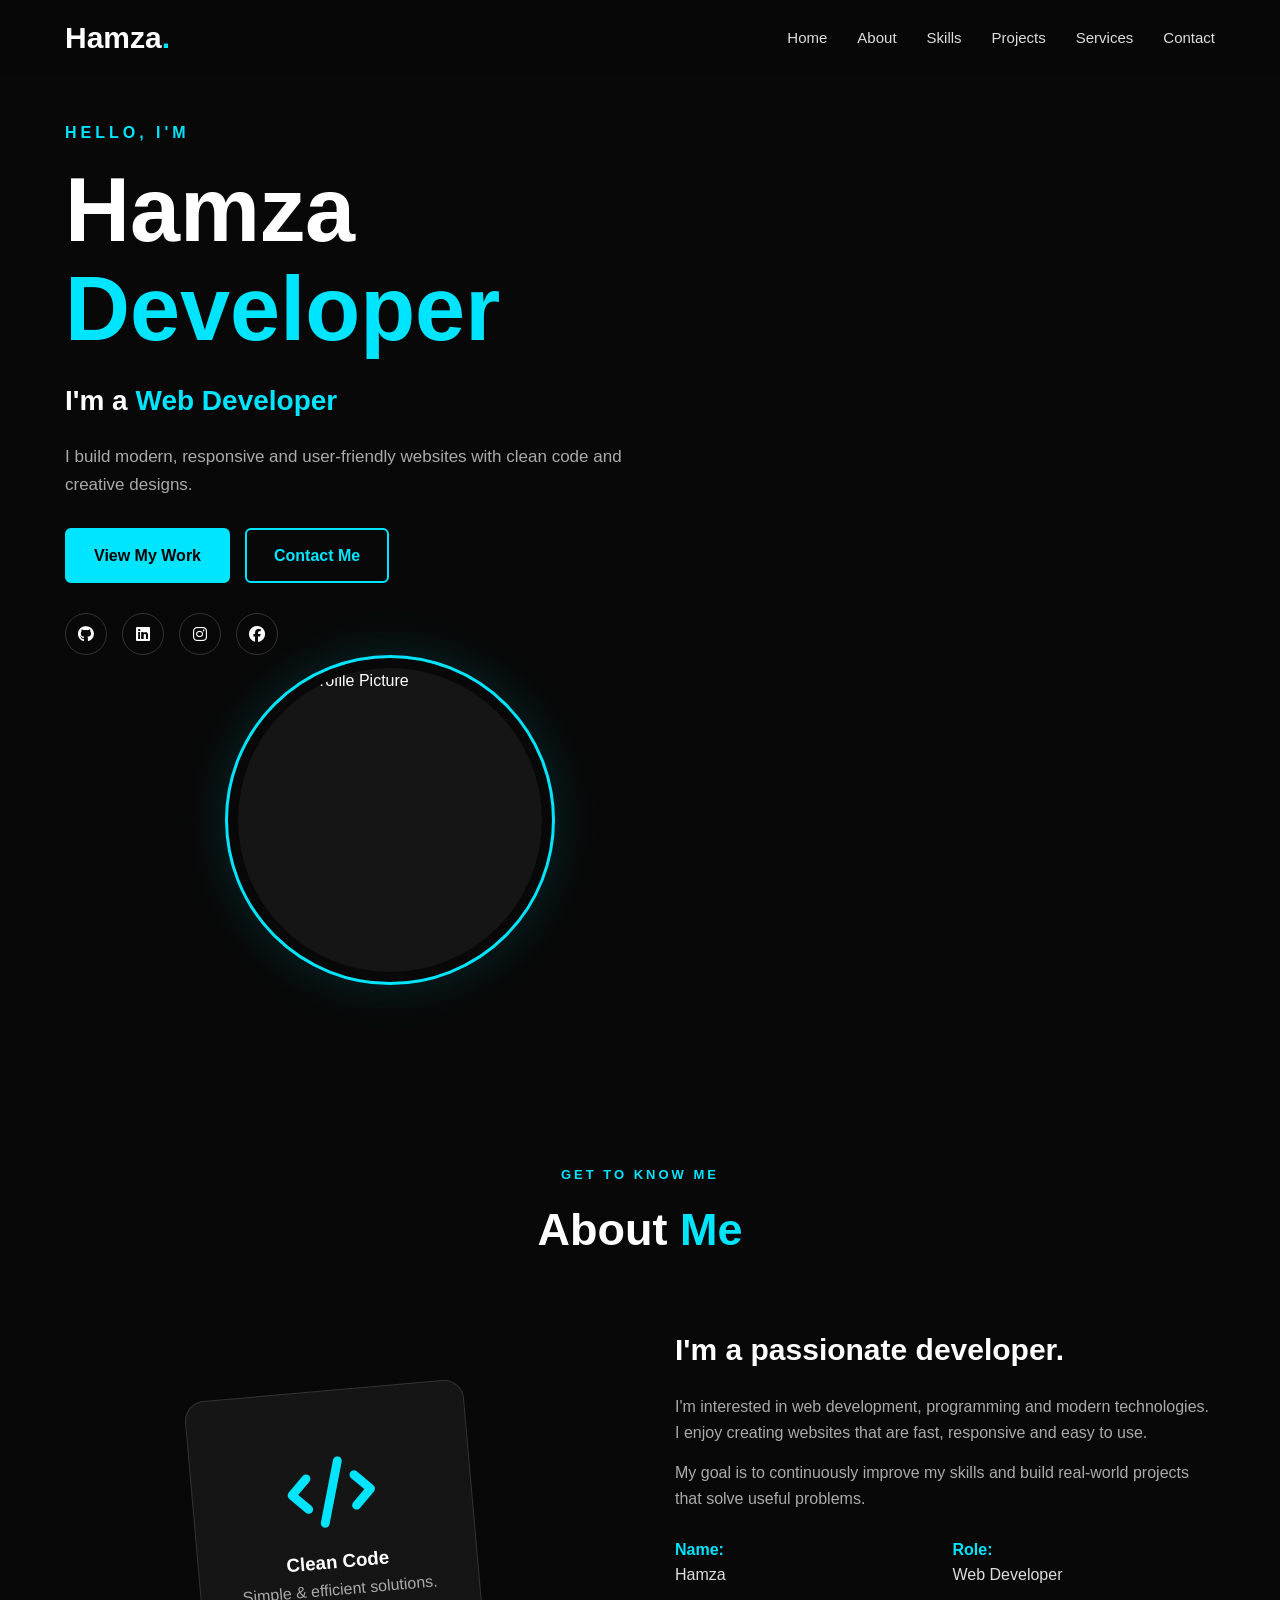
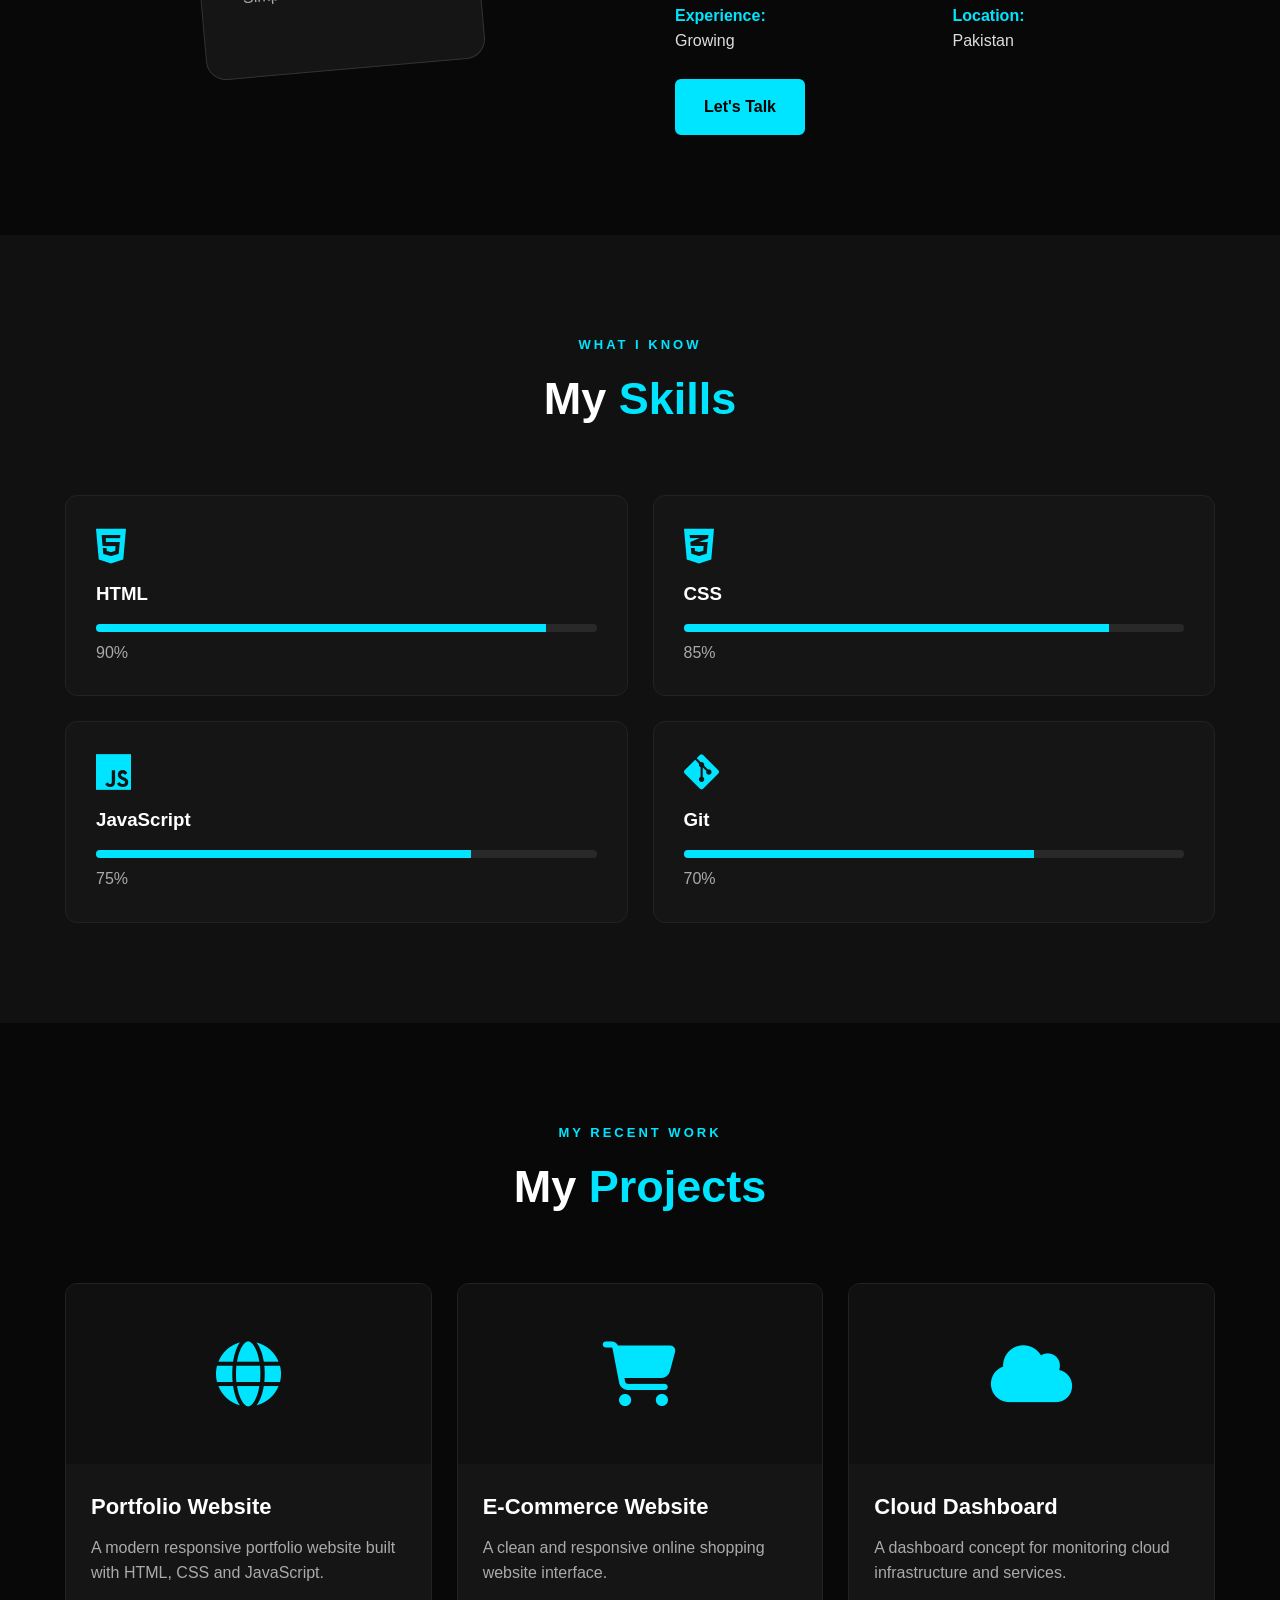
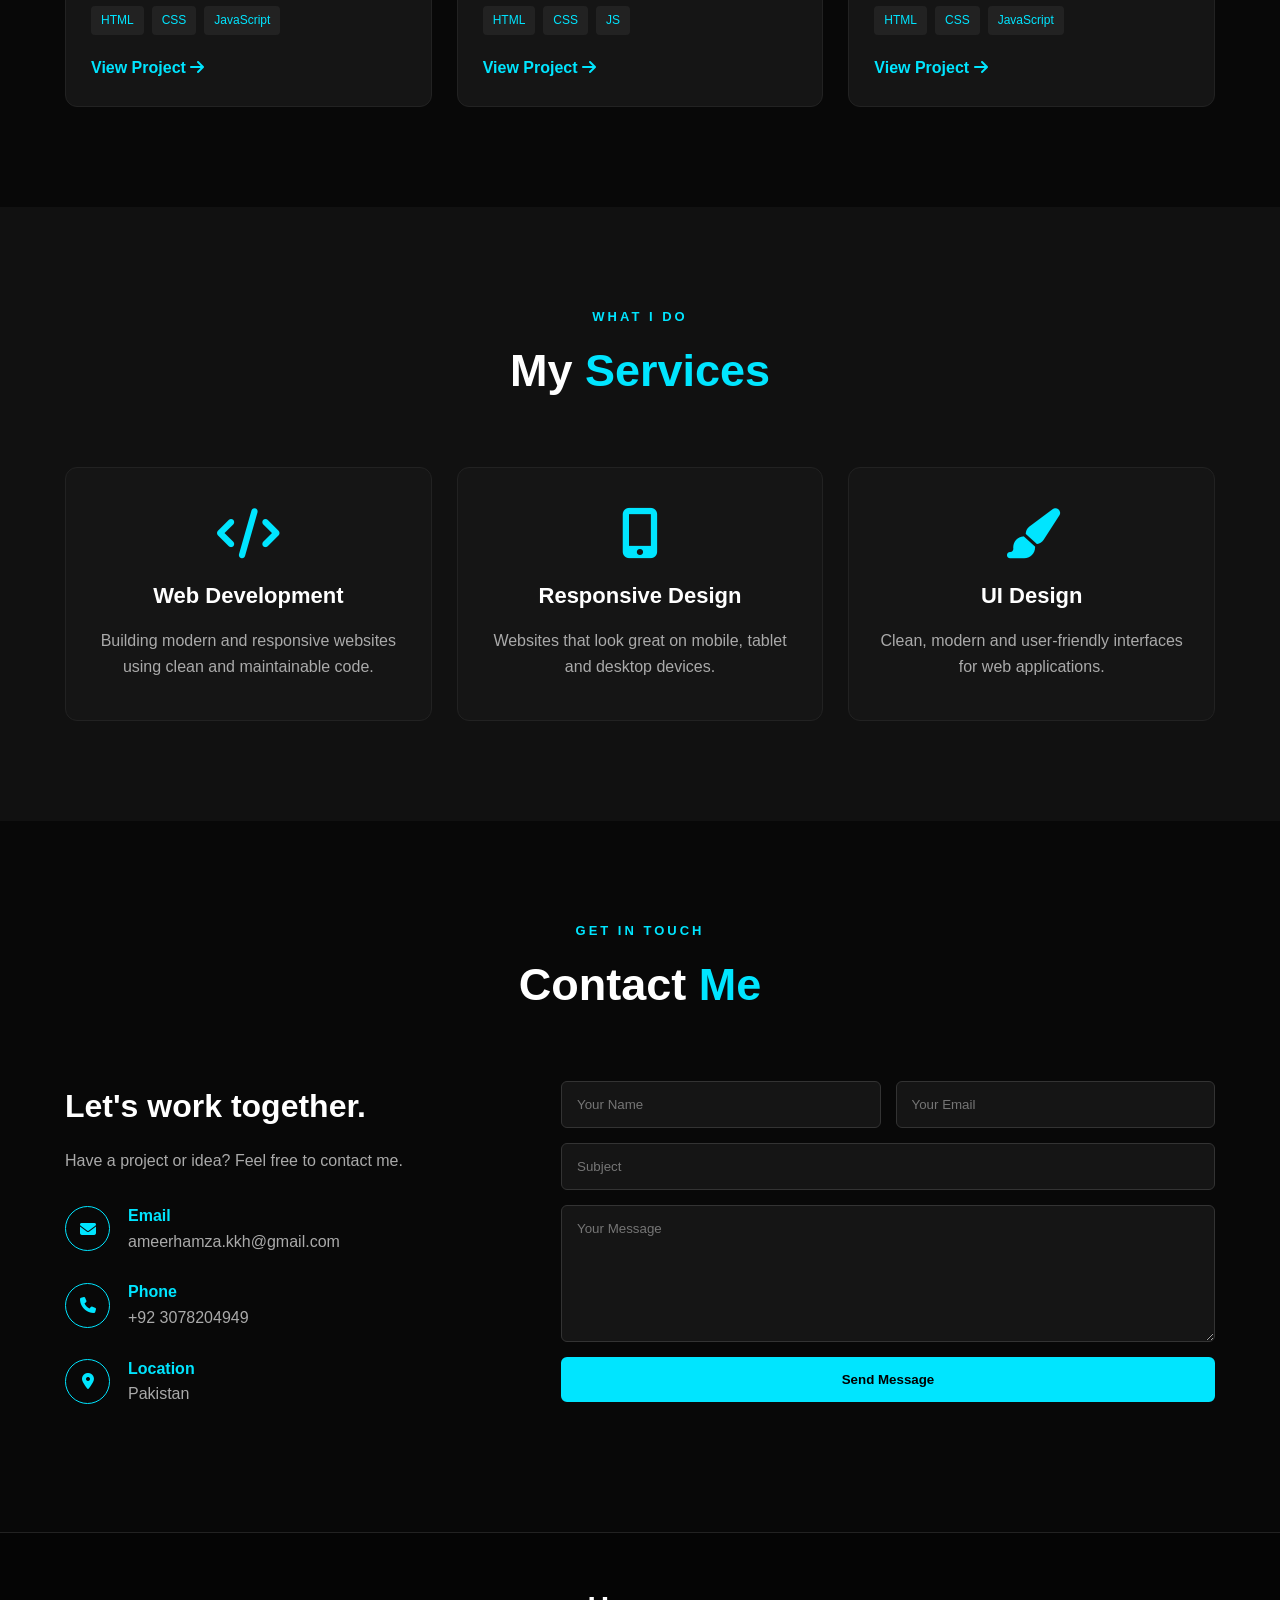
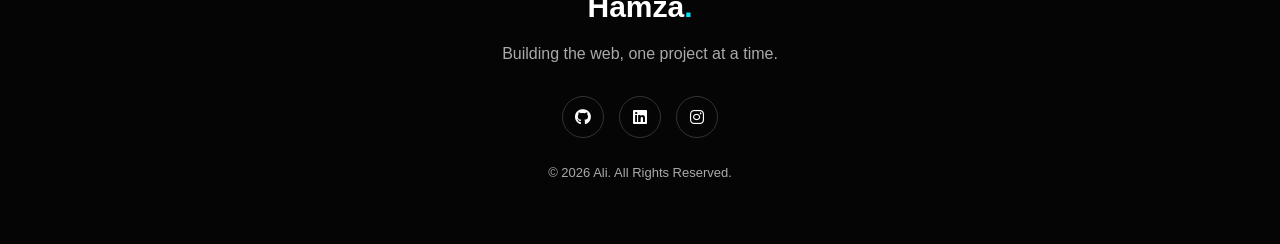
==== commit 2424dfaa: "Update website homepage" ====
--- a/index.html
+++ b/index.html
@@ -82,18 +82,14 @@
                     <i class="fab fa-facebook"></i>
                 </a>
             </div>
-
-        </div>
-
-        <div class="hero-image">
-            <div class="profile-circle">
-                <img src="profile.jpg" alt="Hamza Profile Picture">
-                    <i class="fas fa-user"></i>
-                </div>
-            </div>
-        </div>
-
-    </section>
+                 <div class="hero-image">
+                 <div class="profile-circle">
+                   <div class="profile-placeholder">
+                     <img src="profile.jpg" alt="Hamza Profile Picture">
+                   </div>
+                </div> 
+            </div>
+      </section>
 
 
     <!-- ================= ABOUT ================= -->
--- a/style.css
+++ b/style.css
@@ -103,18 +103,20 @@
 
 
 /* =========================
-   HERO
+   HERO SECTION
 ========================= */
 
 .hero {
     min-height: 100vh;
     max-width: 1200px;
     margin: auto;
+
     padding: 120px 25px 80px;
 
     display: flex;
     align-items: center;
     justify-content: space-between;
+
     gap: 60px;
 }
 
@@ -158,11 +160,17 @@
 
 .btn {
     display: inline-block;
+
     padding: 13px 27px;
+
     border-radius: 6px;
+
     font-weight: bold;
+
     border: 2px solid var(--accent);
+
     transition: 0.3s;
+
     cursor: pointer;
 }
 
@@ -185,6 +193,11 @@
     color: #000;
 }
 
+
+/* =========================
+   SOCIAL ICONS
+========================= */
+
 .social-icons {
     display: flex;
     gap: 15px;
@@ -200,6 +213,7 @@
     justify-content: center;
 
     border: 1px solid #333;
+
     border-radius: 50%;
 
     transition: 0.3s;
@@ -207,15 +221,20 @@
 
 .social-icons a:hover {
     color: var(--accent);
+
     border-color: var(--accent);
+
     transform: translateY(-4px);
 }
 
 
-/* HERO IMAGE */
+/* =========================
+   PROFILE PICTURE
+========================= */
 
 .hero-image {
     display: flex;
+
     align-items: center;
     justify-content: center;
 }
@@ -225,55 +244,76 @@
     height: 330px;
 
     border-radius: 50%;
+
     border: 3px solid var(--accent);
 
     display: flex;
+
     align-items: center;
     justify-content: center;
 
     box-shadow: 0 0 50px rgba(0, 229, 255, 0.15);
+
+    padding: 10px;
 }
 
 .profile-placeholder {
-    width: 290px;
-    height: 290px;
+    width: 100%;
+    height: 100%;
 
     border-radius: 50%;
+
     background: var(--card);
 
     display: flex;
+
     align-items: center;
     justify-content: center;
 
-    font-size: 100px;
-    color: var(--accent);
-}
-
-
-/* =========================
-   SECTIONS
+    overflow: hidden;
+}
+
+.profile-placeholder img {
+    width: 100%;
+    height: 100%;
+
+    object-fit: cover;
+
+    display: block;
+}
+
+
+/* =========================
+   GENERAL SECTIONS
 ========================= */
 
 .section {
     max-width: 1200px;
+
     margin: auto;
+
     padding: 100px 25px;
 }
 
 .section-title {
     text-align: center;
+
     margin-bottom: 60px;
 }
 
 .section-title p {
     color: var(--accent);
+
     letter-spacing: 3px;
+
     font-size: 13px;
+
     font-weight: bold;
 }
 
 .section-title h2 {
     font-size: 45px;
+
     margin-top: 8px;
 }
 
@@ -284,8 +324,11 @@
 
 .about-container {
     display: grid;
+
     grid-template-columns: 1fr 1fr;
+
     gap: 70px;
+
     align-items: center;
 }
 
@@ -293,6 +336,7 @@
     height: 350px;
 
     display: flex;
+
     align-items: center;
     justify-content: center;
 }
@@ -302,28 +346,36 @@
     height: 280px;
 
     background: var(--card);
+
     border: 1px solid #333;
+
     border-radius: 20px;
 
     display: flex;
+
     flex-direction: column;
+
     align-items: center;
     justify-content: center;
 
     text-align: center;
 
     transform: rotate(-5deg);
+
     transition: 0.4s;
 }
 
 .about-card:hover {
     transform: rotate(0deg) scale(1.04);
+
     border-color: var(--accent);
 }
 
 .about-card i {
     font-size: 70px;
-    color: var(--accent);
+
+    color: var(--accent);
+
     margin-bottom: 20px;
 }
 
@@ -333,23 +385,29 @@
 
 .about-content h3 {
     font-size: 30px;
+
     margin-bottom: 20px;
 }
 
 .about-content > p {
     color: var(--text-light);
+
     margin-bottom: 15px;
 }
 
 .about-info {
     margin: 25px 0;
+
     display: grid;
+
     grid-template-columns: 1fr 1fr;
+
     gap: 15px;
 }
 
 .about-info div {
     display: flex;
+
     flex-direction: column;
 }
 
@@ -368,26 +426,41 @@
 
 .skills-section {
     background: var(--bg-light);
+
     max-width: none;
-    padding-left: max(25px, calc((100% - 1150px) / 2));
-    padding-right: max(25px, calc((100% - 1150px) / 2));
+
+    padding-left: max(
+        25px,
+        calc((100% - 1150px) / 2)
+    );
+
+    padding-right: max(
+        25px,
+        calc((100% - 1150px) / 2)
+    );
 }
 
 .skills-container {
     display: grid;
+
     grid-template-columns: repeat(2, 1fr);
+
     gap: 25px;
 }
 
 .skill-card {
     background: var(--card);
+
     padding: 30px;
+
     border-radius: 12px;
+
     border: 1px solid #222;
 }
 
 .skill-card i {
     font-size: 40px;
+
     color: var(--accent);
 }
 
@@ -397,21 +470,29 @@
 
 .progress {
     height: 8px;
+
     background: #292929;
+
     border-radius: 10px;
+
     overflow: hidden;
 }
 
 .progress-bar {
     width: 0;
+
     height: 100%;
+
     background: var(--accent);
+
     transition: width 1.5s ease;
 }
 
 .skill-card > span {
     display: block;
+
     margin-top: 8px;
+
     color: var(--text-light);
 }
 
@@ -422,20 +503,27 @@
 
 .projects-container {
     display: grid;
+
     grid-template-columns: repeat(3, 1fr);
+
     gap: 25px;
 }
 
 .project-card {
     background: var(--card);
+
     border: 1px solid #222;
+
     border-radius: 12px;
+
     overflow: hidden;
+
     transition: 0.3s;
 }
 
 .project-card:hover {
     transform: translateY(-10px);
+
     border-color: var(--accent);
 }
 
@@ -443,6 +531,7 @@
     height: 180px;
 
     display: flex;
+
     align-items: center;
     justify-content: center;
 
@@ -451,6 +540,7 @@
 
 .project-icon i {
     font-size: 65px;
+
     color: var(--accent);
 }
 
@@ -460,6 +550,7 @@
 
 .project-content h3 {
     font-size: 22px;
+
     margin-bottom: 10px;
 }
 
@@ -469,21 +560,29 @@
 
 .project-tags {
     display: flex;
+
     flex-wrap: wrap;
+
     gap: 8px;
+
     margin: 20px 0;
 }
 
 .project-tags span {
     background: #222;
-    color: var(--accent);
+
+    color: var(--accent);
+
     padding: 5px 10px;
+
     border-radius: 4px;
+
     font-size: 12px;
 }
 
 .project-link {
     color: var(--accent);
+
     font-weight: bold;
 }
 
@@ -494,39 +593,59 @@
 
 .services-section {
     background: var(--bg-light);
+
     max-width: none;
-    padding-left: max(25px, calc((100% - 1150px) / 2));
-    padding-right: max(25px, calc((100% - 1150px) / 2));
+
+    padding-left: max(
+        25px,
+        calc((100% - 1150px) / 2)
+    );
+
+    padding-right: max(
+        25px,
+        calc((100% - 1150px) / 2)
+    );
 }
 
 .services-container {
     display: grid;
+
     grid-template-columns: repeat(3, 1fr);
+
     gap: 25px;
 }
 
 .service-card {
     background: var(--card);
+
     border: 1px solid #222;
+
     border-radius: 12px;
+
     padding: 40px 30px;
+
     text-align: center;
+
     transition: 0.3s;
 }
 
 .service-card:hover {
     transform: translateY(-8px);
+
     border-color: var(--accent);
 }
 
 .service-card i {
     font-size: 50px;
-    color: var(--accent);
+
+    color: var(--accent);
+
     margin-bottom: 20px;
 }
 
 .service-card h3 {
     margin-bottom: 15px;
+
     font-size: 22px;
 }
 
@@ -541,24 +660,31 @@
 
 .contact-container {
     display: grid;
+
     grid-template-columns: 0.8fr 1.2fr;
+
     gap: 60px;
 }
 
 .contact-info h3 {
     font-size: 32px;
+
     margin-bottom: 15px;
 }
 
 .contact-info > p {
     color: var(--text-light);
+
     margin-bottom: 30px;
 }
 
 .contact-item {
     display: flex;
-    align-items: center;
+
+    align-items: center;
+
     gap: 18px;
+
     margin-bottom: 25px;
 }
 
@@ -567,10 +693,12 @@
     height: 45px;
 
     display: flex;
+
     align-items: center;
     justify-content: center;
 
     border: 1px solid var(--accent);
+
     border-radius: 50%;
 
     color: var(--accent);
@@ -586,28 +714,36 @@
 
 form {
     display: flex;
+
     flex-direction: column;
+
     gap: 15px;
 }
 
 .input-group {
     display: grid;
+
     grid-template-columns: 1fr 1fr;
+
     gap: 15px;
 }
 
 input,
 textarea {
     width: 100%;
+
     padding: 15px;
 
     background: var(--card);
+
     color: white;
 
     border: 1px solid #333;
+
     border-radius: 6px;
 
     outline: none;
+
     font-family: inherit;
 }
 
@@ -631,8 +767,11 @@
 
 footer {
     background: #050505;
+
     border-top: 1px solid #222;
+
     text-align: center;
+
     padding: 50px 20px;
 }
 
@@ -642,6 +781,7 @@
 
 .footer-content > p {
     color: var(--text-light);
+
     margin: 10px 0;
 }
 
@@ -651,6 +791,7 @@
 
 .copyright {
     margin-top: 25px !important;
+
     font-size: 13px;
 }
 
@@ -663,6 +804,7 @@
 
     .nav-links {
         position: absolute;
+
         top: 75px;
         left: -100%;
 
@@ -671,6 +813,7 @@
         background: #0b0b0b;
 
         flex-direction: column;
+
         text-align: center;
 
         padding: 25px;
@@ -688,7 +831,9 @@
 
     .hero {
         flex-direction: column-reverse;
+
         text-align: center;
+
         justify-content: center;
     }
 
@@ -702,11 +847,6 @@
         height: 270px;
     }
 
-    .profile-placeholder {
-        width: 235px;
-        height: 235px;
-    }
-
     .about-container,
     .contact-container {
         grid-template-columns: 1fr;
@@ -727,6 +867,10 @@
 }
 
 
+/* =========================
+   MOBILE
+========================= */
+
 @media (max-width: 600px) {
 
     .section {
@@ -753,12 +897,13 @@
     .profile-circle {
         width: 220px;
         height: 220px;
+
+        padding: 7px;
     }
 
     .profile-placeholder {
-        width: 190px;
-        height: 190px;
-        font-size: 70px;
+        width: 100%;
+        height: 100%;
     }
 
     .section-title h2 {
@@ -776,3 +921,4 @@
         grid-template-columns: 1fr;
     }
 }
+
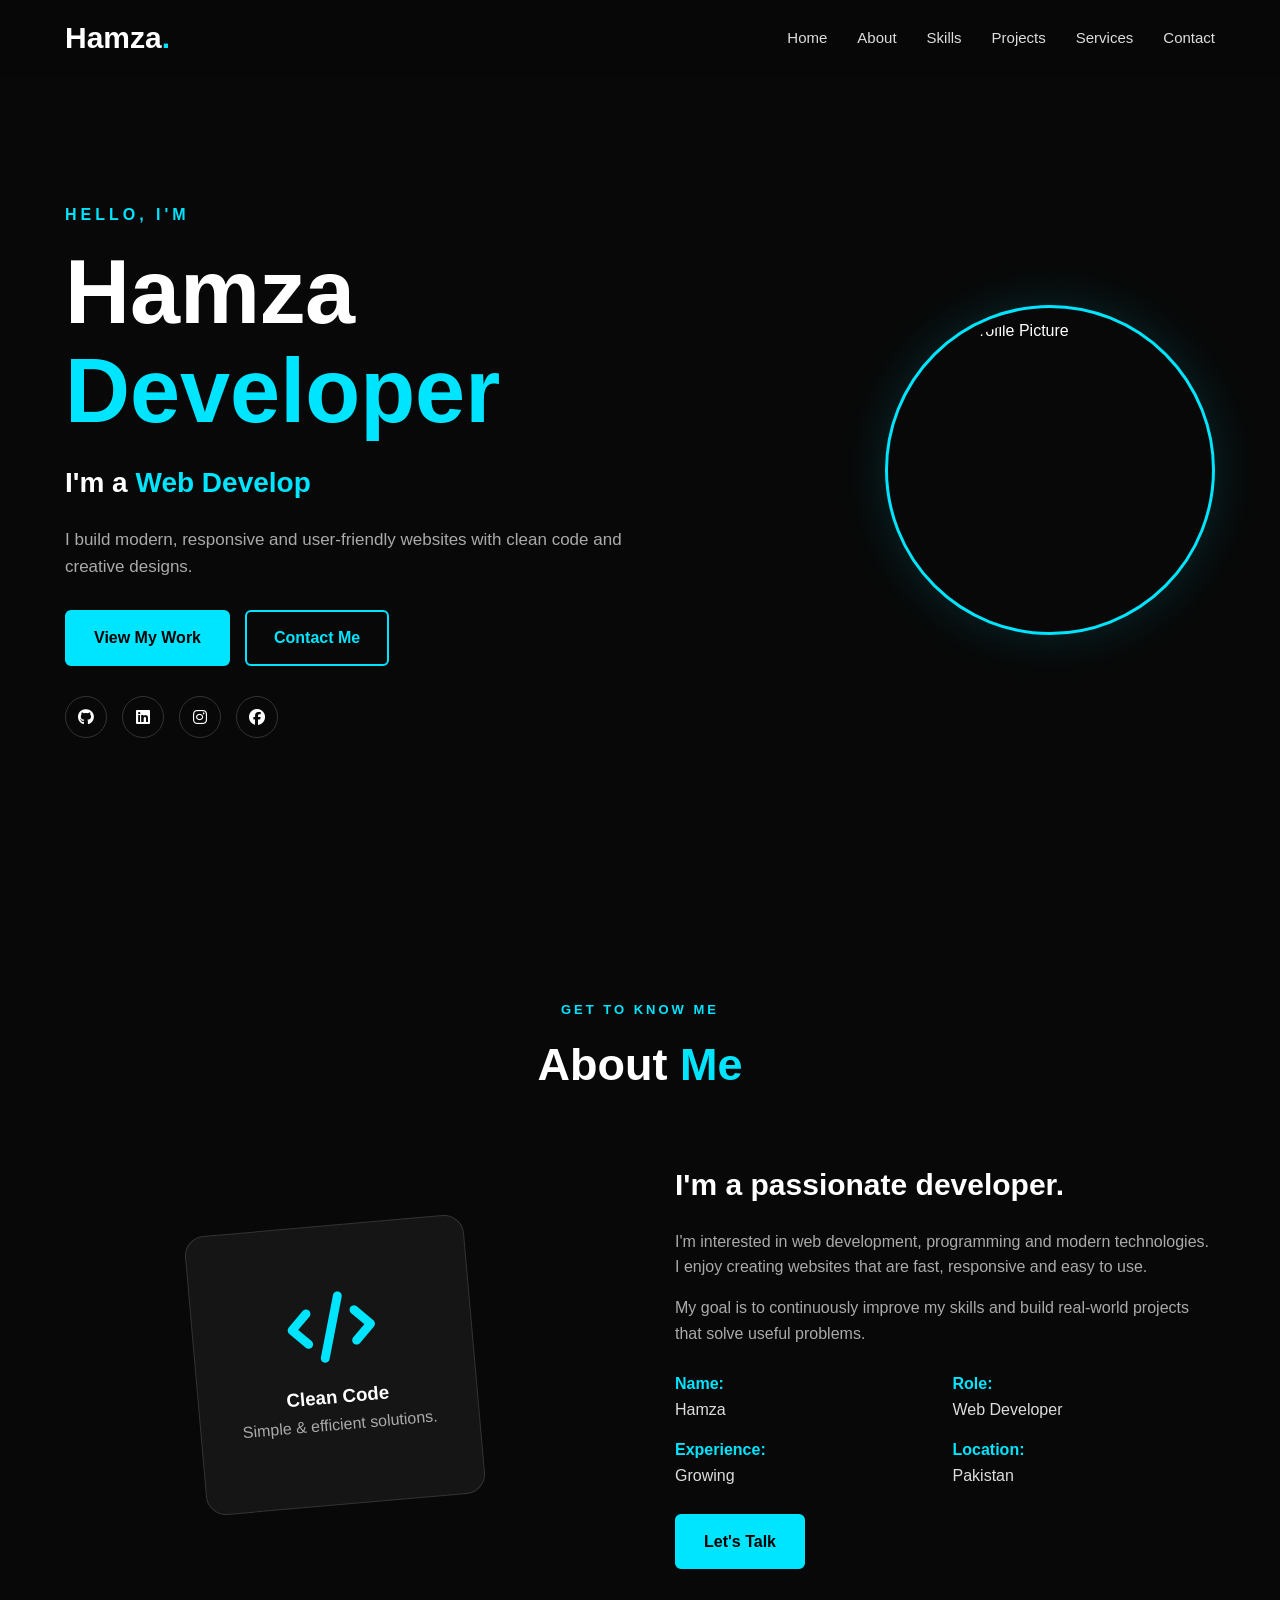
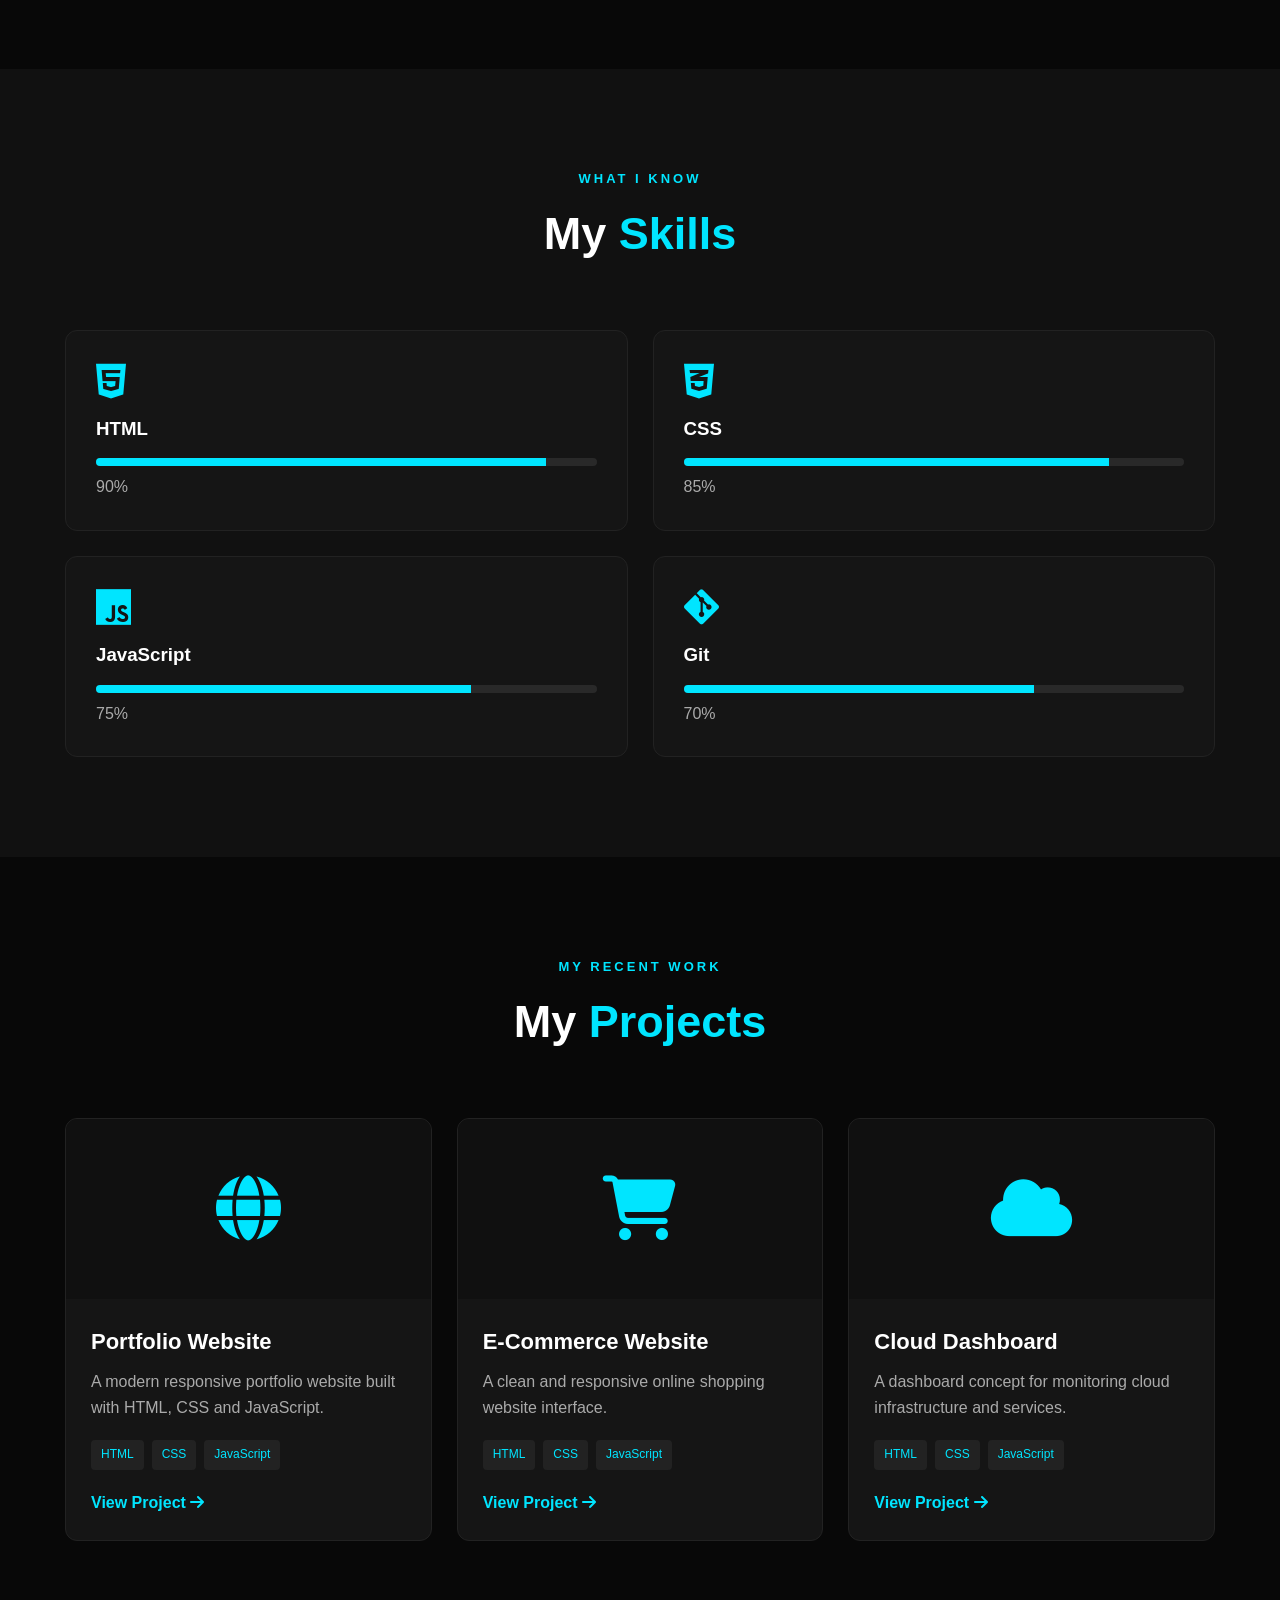
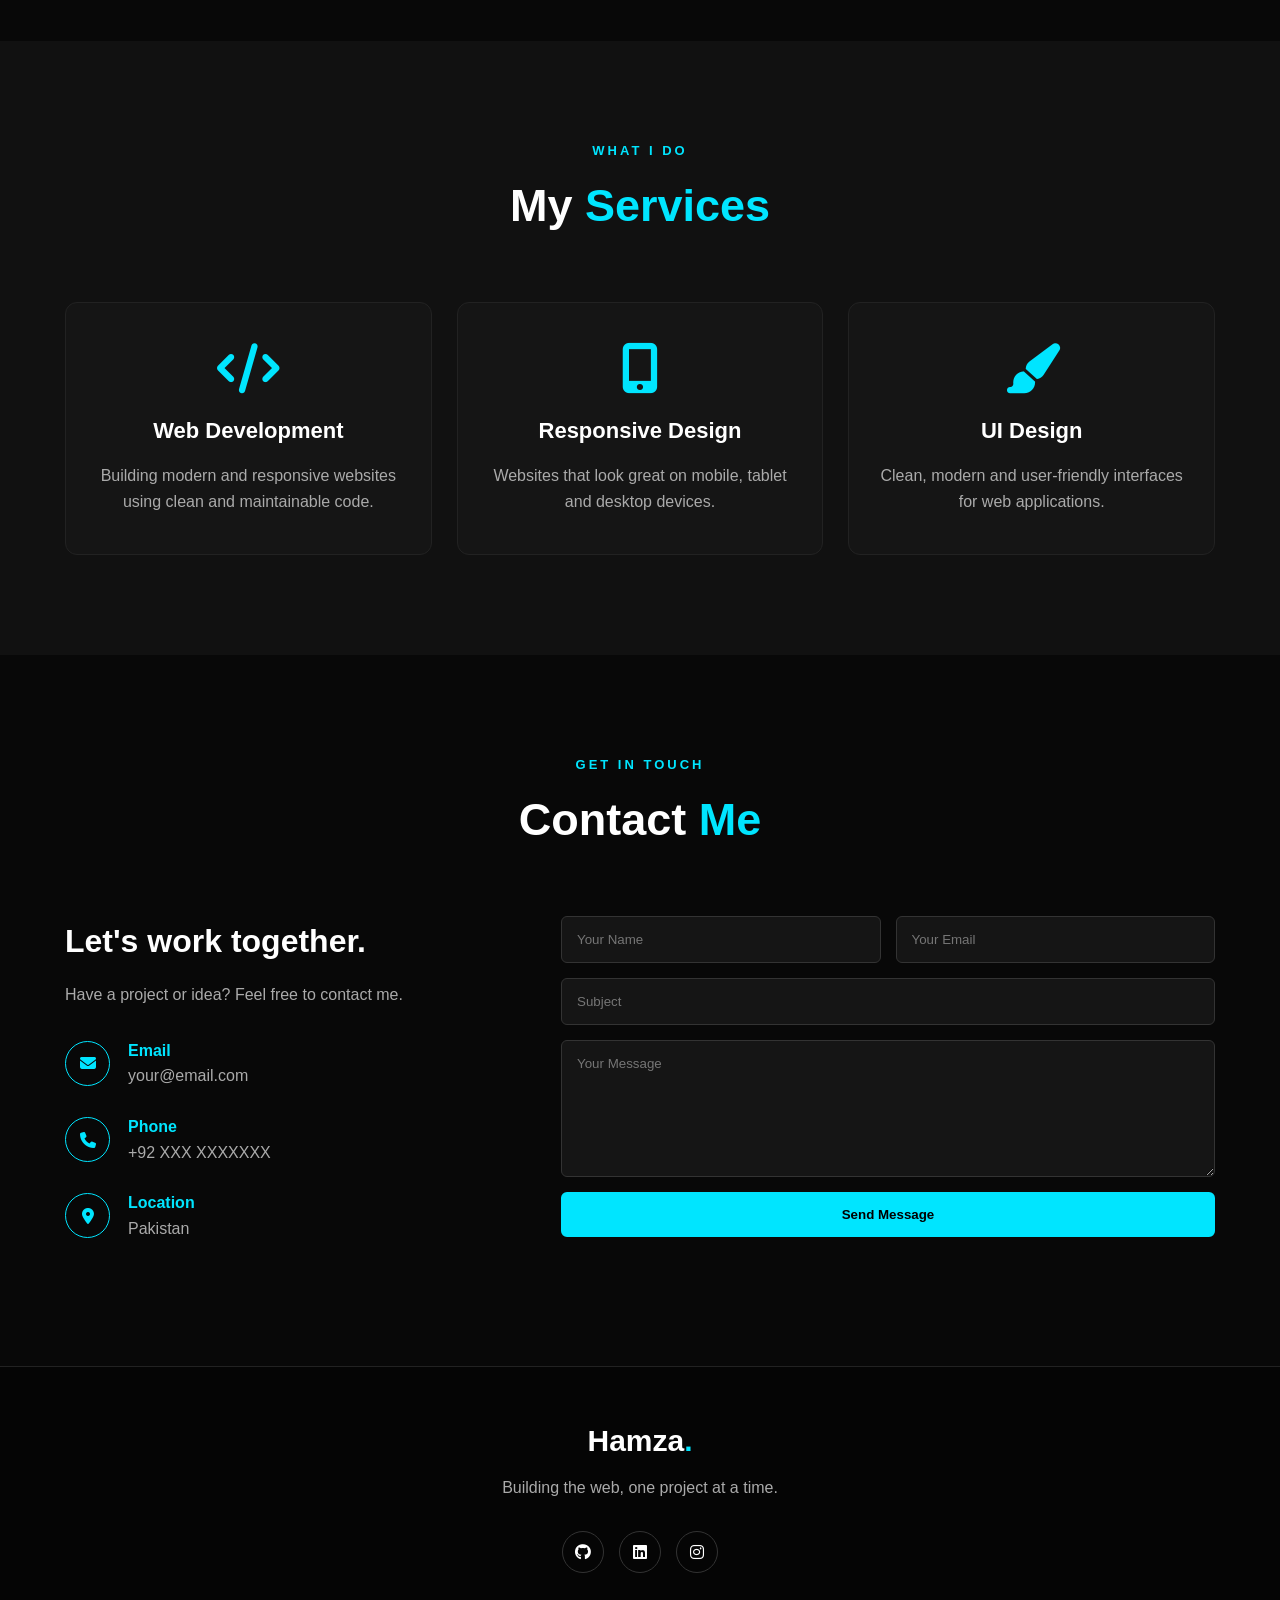
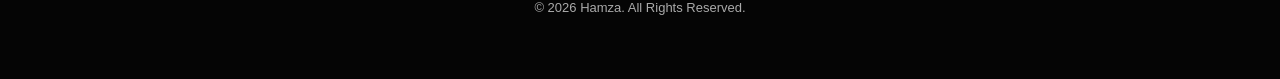
==== commit 767edd8a: "Update website homepage" ====
--- a/index.html
+++ b/index.html
@@ -1,50 +1,80 @@
 
 <!DOCTYPE html>
 <html lang="en">
+
 <head>
     <meta charset="UTF-8">
     <meta name="viewport" content="width=device-width, initial-scale=1.0">
 
     <title>Hamza | Portfolio</title>
 
+    <!-- CSS -->
     <link rel="stylesheet" href="style.css">
 
-    <!-- Font Awesome -->
+    <!-- Font Awesome Icons -->
     <link rel="stylesheet"
-          href="https://cdnjs.cloudflare.com/ajax/libs/font-awesome/6.5.2/css/all.min.css">
+        href="https://cdnjs.cloudflare.com/ajax/libs/font-awesome/6.5.2/css/all.min.css">
 </head>
 
 <body>
 
     <!-- ================= NAVBAR ================= -->
+
     <header>
         <nav class="navbar">
-            <a href="#home" class="logo">Hamza<span>.</span></a>
+
+            <a href="#home" class="logo">
+                Hamza<span>.</span>
+            </a>
 
             <ul class="nav-links" id="navLinks">
-                <li><a href="#home">Home</a></li>
-                <li><a href="#about">About</a></li>
-                <li><a href="#skills">Skills</a></li>
-                <li><a href="#projects">Projects</a></li>
-                <li><a href="#services">Services</a></li>
-                <li><a href="#contact">Contact</a></li>
+                <li>
+                    <a href="#home">Home</a>
+                </li>
+
+                <li>
+                    <a href="#about">About</a>
+                </li>
+
+                <li>
+                    <a href="#skills">Skills</a>
+                </li>
+
+                <li>
+                    <a href="#projects">Projects</a>
+                </li>
+
+                <li>
+                    <a href="#services">Services</a>
+                </li>
+
+                <li>
+                    <a href="#contact">Contact</a>
+                </li>
             </ul>
 
             <div class="menu-btn" id="menuBtn">
                 <i class="fas fa-bars"></i>
             </div>
+
         </nav>
     </header>
 
 
     <!-- ================= HOME ================= -->
+
     <section class="hero" id="home">
 
         <div class="hero-content">
 
-            <p class="small-title">HELLO, I'M</p>
-
-            <h1>Hamza <span>Developer</span></h1>
+            <p class="small-title">
+                HELLO, I'M
+            </p>
+
+            <h1>
+                Hamza <br>
+                <span>Developer</span>
+            </h1>
 
             <h2>
                 I'm a <span id="typing"></span>
@@ -55,7 +85,11 @@
                 with clean code and creative designs.
             </p>
 
+
+            <!-- Buttons -->
+
             <div class="hero-buttons">
+
                 <a href="#projects" class="btn primary-btn">
                     View My Work
                 </a>
@@ -63,9 +97,14 @@
                 <a href="#contact" class="btn secondary-btn">
                     Contact Me
                 </a>
-            </div>
+
+            </div>
+
+
+            <!-- Social Icons -->
 
             <div class="social-icons">
+
                 <a href="#" aria-label="GitHub">
                     <i class="fab fa-github"></i>
                 </a>
@@ -81,49 +120,94 @@
                 <a href="#" aria-label="Facebook">
                     <i class="fab fa-facebook"></i>
                 </a>
-            </div>
-                 <div class="hero-image">
-                 <div class="profile-circle">
-                   <div class="profile-placeholder">
-                     <img src="profile.jpg" alt="Hamza Profile Picture">
-                   </div>
-                </div> 
-            </div>
-      </section>
+
+            </div>
+
+        </div>
+
+
+        <!-- ================= PROFILE PICTURE ================= -->
+
+        <div class="hero-image">
+
+            <div class="profile-circle">
+
+                <div class="profile-placeholder">
+
+                    <img
+                        src="images/profile.jpg"
+                        alt="Hamza Profile Picture"
+                    >
+
+                </div>
+
+            </div>
+
+        </div>
+
+    </section>
 
 
     <!-- ================= ABOUT ================= -->
+
     <section class="section" id="about">
 
         <div class="section-title">
-            <p>GET TO KNOW ME</p>
-            <h2>About <span>Me</span></h2>
-        </div>
+
+            <p>
+                GET TO KNOW ME
+            </p>
+
+            <h2>
+                About <span>Me</span>
+            </h2>
+
+        </div>
+
 
         <div class="about-container">
 
+
+            <!-- About Image/Card -->
+
             <div class="about-image">
+
                 <div class="about-card">
+
                     <i class="fas fa-code"></i>
-                    <h3>Clean Code</h3>
-                    <p>Simple & efficient solutions.</p>
-                </div>
-            </div>
+
+                    <h3>
+                        Clean Code
+                    </h3>
+
+                    <p>
+                        Simple & efficient solutions.
+                    </p>
+
+                </div>
+
+            </div>
+
+
+            <!-- About Content -->
 
             <div class="about-content">
 
-                <h3>I'm a passionate developer.</h3>
+                <h3>
+                    I'm a passionate developer.
+                </h3>
 
                 <p>
-                    I'm interested in web development, programming and
-                    modern technologies. I enjoy creating websites that
-                    are fast, responsive and easy to use.
+                    I'm interested in web development, programming
+                    and modern technologies. I enjoy creating websites
+                    that are fast, responsive and easy to use.
                 </p>
 
                 <p>
-                    My goal is to continuously improve my skills and build
-                    real-world projects that solve useful problems.
+                    My goal is to continuously improve my skills and
+                    build real-world projects that solve useful problems.
                 </p>
+
 
                 <div class="about-info">
 
@@ -149,6 +233,7 @@
 
                 </div>
 
+
                 <a href="#contact" class="btn primary-btn">
                     Let's Talk
                 </a>
@@ -161,57 +246,126 @@
 
 
     <!-- ================= SKILLS ================= -->
+
     <section class="section skills-section" id="skills">
 
         <div class="section-title">
-            <p>WHAT I KNOW</p>
-            <h2>My <span>Skills</span></h2>
-        </div>
+
+            <p>
+                WHAT I KNOW
+            </p>
+
+            <h2>
+                My <span>Skills</span>
+            </h2>
+
+        </div>
+
 
         <div class="skills-container">
 
+
+            <!-- HTML -->
+
             <div class="skill-card">
+
                 <i class="fab fa-html5"></i>
-                <h3>HTML</h3>
+
+                <h3>
+                    HTML
+                </h3>
 
                 <div class="progress">
-                    <div class="progress-bar" data-width="90%"></div>
-                </div>
-
-                <span>90%</span>
-            </div>
+
+                    <div
+                        class="progress-bar"
+                        data-width="90%">
+                    </div>
+
+                </div>
+
+                <span>
+                    90%
+                </span>
+
+            </div>
+
+
+            <!-- CSS -->
 
             <div class="skill-card">
+
                 <i class="fab fa-css3-alt"></i>
-                <h3>CSS</h3>
+
+                <h3>
+                    CSS
+                </h3>
 
                 <div class="progress">
-                    <div class="progress-bar" data-width="85%"></div>
-                </div>
-
-                <span>85%</span>
-            </div>
+
+                    <div
+                        class="progress-bar"
+                        data-width="85%">
+                    </div>
+
+                </div>
+
+                <span>
+                    85%
+                </span>
+
+            </div>
+
+
+            <!-- JavaScript -->
 
             <div class="skill-card">
+
                 <i class="fab fa-js"></i>
-                <h3>JavaScript</h3>
+
+                <h3>
+                    JavaScript
+                </h3>
 
                 <div class="progress">
-                    <div class="progress-bar" data-width="75%"></div>
-                </div>
-
-                <span>75%</span>
-            </div>
+
+                    <div
+                        class="progress-bar"
+                        data-width="75%">
+                    </div>
+
+                </div>
+
+                <span>
+                    75%
+                </span>
+
+            </div>
+
+
+            <!-- Git -->
 
             <div class="skill-card">
+
                 <i class="fab fa-git-alt"></i>
-                <h3>Git</h3>
+
+                <h3>
+                    Git
+                </h3>
 
                 <div class="progress">
-                    <div class="progress-bar" data-width="70%"></div>
-                </div>
-
-                <span>70%</span>
+
+                    <div
+                        class="progress-bar"
+                        data-width="70%">
+                    </div>
+
+                </div>
+
+                <span>
+                    70%
+                </span>
+
             </div>
 
         </div>
@@ -220,94 +374,137 @@
 
 
     <!-- ================= PROJECTS ================= -->
+
     <section class="section" id="projects">
 
         <div class="section-title">
-            <p>MY RECENT WORK</p>
-            <h2>My <span>Projects</span></h2>
-        </div>
+
+            <p>
+                MY RECENT WORK
+            </p>
+
+            <h2>
+                My <span>Projects</span>
+            </h2>
+
+        </div>
+
 
         <div class="projects-container">
 
+
+            <!-- Project 1 -->
+
             <div class="project-card">
 
                 <div class="project-icon">
+
                     <i class="fas fa-globe"></i>
+
                 </div>
 
                 <div class="project-content">
-                    <h3>Portfolio Website</h3>
+
+                    <h3>
+                        Portfolio Website
+                    </h3>
 
                     <p>
-                        A modern responsive portfolio website built with
-                        HTML, CSS and JavaScript.
+                        A modern responsive portfolio website
+                        built with HTML, CSS and JavaScript.
                     </p>
 
                     <div class="project-tags">
+
                         <span>HTML</span>
                         <span>CSS</span>
                         <span>JavaScript</span>
+
                     </div>
 
                     <a href="#" class="project-link">
-                        View Project <i class="fas fa-arrow-right"></i>
+                        View Project
+                        <i class="fas fa-arrow-right"></i>
                     </a>
-                </div>
-
-            </div>
-
+
+                </div>
+
+            </div>
+
+
+            <!-- Project 2 -->
 
             <div class="project-card">
 
                 <div class="project-icon">
+
                     <i class="fas fa-shopping-cart"></i>
+
                 </div>
 
                 <div class="project-content">
-                    <h3>E-Commerce Website</h3>
+
+                    <h3>
+                        E-Commerce Website
+                    </h3>
 
                     <p>
-                        A clean and responsive online shopping website
-                        interface.
+                        A clean and responsive online shopping
+                        website interface.
                     </p>
 
                     <div class="project-tags">
-                        <span>HTML</span>
-                        <span>CSS</span>
-                        <span>JS</span>
-                    </div>
-
-                    <a href="#" class="project-link">
-                        View Project <i class="fas fa-arrow-right"></i>
-                    </a>
-                </div>
-
-            </div>
-
-
-            <div class="project-card">
-
-                <div class="project-icon">
-                    <i class="fas fa-cloud"></i>
-                </div>
-
-                <div class="project-content">
-                    <h3>Cloud Dashboard</h3>
-
-                    <p>
-                        A dashboard concept for monitoring cloud
-                        infrastructure and services.
-                    </p>
-
-                    <div class="project-tags">
+
                         <span>HTML</span>
                         <span>CSS</span>
                         <span>JavaScript</span>
+
                     </div>
 
                     <a href="#" class="project-link">
-                        View Project <i class="fas fa-arrow-right"></i>
+                        View Project
+                        <i class="fas fa-arrow-right"></i>
                     </a>
+
+                </div>
+
+            </div>
+
+
+            <!-- Project 3 -->
+
+            <div class="project-card">
+
+                <div class="project-icon">
+
+                    <i class="fas fa-cloud"></i>
+
+                </div>
+
+                <div class="project-content">
+
+                    <h3>
+                        Cloud Dashboard
+                    </h3>
+
+                    <p>
+                        A dashboard concept for monitoring
+                        cloud infrastructure and services.
+                    </p>
+
+                    <div class="project-tags">
+
+                        <span>HTML</span>
+                        <span>CSS</span>
+                        <span>JavaScript</span>
+
+                    </div>
+
+                    <a href="#" class="project-link">
+                        View Project
+                        <i class="fas fa-arrow-right"></i>
+                    </a>
+
                 </div>
 
             </div>
@@ -318,48 +515,76 @@
 
 
     <!-- ================= SERVICES ================= -->
+
     <section class="section services-section" id="services">
 
         <div class="section-title">
-            <p>WHAT I DO</p>
-            <h2>My <span>Services</span></h2>
-        </div>
+
+            <p>
+                WHAT I DO
+            </p>
+
+            <h2>
+                My <span>Services</span>
+            </h2>
+
+        </div>
+
 
         <div class="services-container">
 
+
+            <!-- Service 1 -->
+
             <div class="service-card">
+
                 <i class="fas fa-code"></i>
 
-                <h3>Web Development</h3>
+                <h3>
+                    Web Development
+                </h3>
 
                 <p>
-                    Building modern and responsive websites using
-                    clean and maintainable code.
+                    Building modern and responsive websites
+                    using clean and maintainable code.
                 </p>
-            </div>
-
+
+            </div>
+
+
+            <!-- Service 2 -->
 
             <div class="service-card">
+
                 <i class="fas fa-mobile-alt"></i>
 
-                <h3>Responsive Design</h3>
+                <h3>
+                    Responsive Design
+                </h3>
 
                 <p>
-                    Websites that look great on mobile, tablet and
-                    desktop devices.
+                    Websites that look great on mobile,
+                    tablet and desktop devices.
                 </p>
-            </div>
-
+
+            </div>
+
+
+            <!-- Service 3 -->
 
             <div class="service-card">
+
                 <i class="fas fa-paint-brush"></i>
 
-                <h3>UI Design</h3>
+                <h3>
+                    UI Design
+                </h3>
 
                 <p>
-                    Clean, modern and user-friendly interfaces for
-                    web applications.
+                    Clean, modern and user-friendly interfaces
+                    for web applications.
                 </p>
+
             </div>
 
         </div>
@@ -368,80 +593,145 @@
 
 
     <!-- ================= CONTACT ================= -->
+
     <section class="section contact-section" id="contact">
 
         <div class="section-title">
-            <p>GET IN TOUCH</p>
-            <h2>Contact <span>Me</span></h2>
-        </div>
+
+            <p>
+                GET IN TOUCH
+            </p>
+
+            <h2>
+                Contact <span>Me</span>
+            </h2>
+
+        </div>
+
 
         <div class="contact-container">
 
+
+            <!-- Contact Information -->
+
             <div class="contact-info">
 
-                <h3>Let's work together.</h3>
+                <h3>
+                    Let's work together.
+                </h3>
 
                 <p>
-                    Have a project or idea? Feel free to contact me.
+                    Have a project or idea?
+                    Feel free to contact me.
                 </p>
 
+
                 <div class="contact-item">
+
                     <i class="fas fa-envelope"></i>
+
                     <div>
-                        <strong>Email</strong>
-                        <p>ameerhamza.kkh@gmail.com</p>
-                    </div>
-                </div>
+
+                        <strong>
+                            Email
+                        </strong>
+
+                        <p>
+                            your@email.com
+                        </p>
+
+                    </div>
+
+                </div>
+
 
                 <div class="contact-item">
+
                     <i class="fas fa-phone"></i>
+
                     <div>
-                        <strong>Phone</strong>
-                        <p>+92 3078204949</p>
-                    </div>
-                </div>
+
+                        <strong>
+                            Phone
+                        </strong>
+
+                        <p>
+                            +92 XXX XXXXXXX
+                        </p>
+
+                    </div>
+
+                </div>
+
 
                 <div class="contact-item">
+
                     <i class="fas fa-location-dot"></i>
+
                     <div>
-                        <strong>Location</strong>
-                        <p>Pakistan</p>
-                    </div>
-                </div>
-
-            </div>
-
+
+                        <strong>
+                            Location
+                        </strong>
+
+                        <p>
+                            Pakistan
+                        </p>
+
+                    </div>
+
+                </div>
+
+            </div>
+
+
+            <!-- Contact Form -->
 
             <form id="contactForm">
 
                 <div class="input-group">
 
-                    <input type="text"
-                           id="name"
-                           placeholder="Your Name"
-                           required>
-
-                    <input type="email"
-                           id="email"
-                           placeholder="Your Email"
-                           required>
-
-                </div>
-
-                <input type="text"
-                       id="subject"
-                       placeholder="Subject"
-                       required>
-
-                <textarea id="message"
-                          rows="7"
-                          placeholder="Your Message"
-                          required></textarea>
-
-                <button type="submit" class="btn primary-btn">
+                    <input
+                        type="text"
+                        id="name"
+                        placeholder="Your Name"
+                        required
+                    >
+
+                    <input
+                        type="email"
+                        id="email"
+                        placeholder="Your Email"
+                        required
+                    >
+
+                </div>
+
+
+                <input
+                    type="text"
+                    id="subject"
+                    placeholder="Subject"
+                    required
+                >
+
+
+                <textarea
+                    id="message"
+                    rows="7"
+                    placeholder="Your Message"
+                    required
+                ></textarea>
+
+
+                <button
+                    type="submit"
+                    class="btn primary-btn"
+                >
                     Send Message
                 </button>
 
+
                 <p id="formMessage"></p>
 
             </form>
@@ -452,34 +742,39 @@
 
 
     <!-- ================= FOOTER ================= -->
+
     <footer>
 
         <div class="footer-content">
 
-            <h2>Hamza<span>.</span></h2>
+            <h2>
+                Hamza<span>.</span>
+            </h2>
 
             <p>
                 Building the web, one project at a time.
             </p>
 
+
             <div class="social-icons">
 
-                <a href="#">
+                <a href="#" aria-label="GitHub">
                     <i class="fab fa-github"></i>
                 </a>
 
-                <a href="#">
+                <a href="#" aria-label="LinkedIn">
                     <i class="fab fa-linkedin"></i>
                 </a>
 
-                <a href="#">
+                <a href="#" aria-label="Instagram">
                     <i class="fab fa-instagram"></i>
                 </a>
 
             </div>
 
+
             <p class="copyright">
-                © 2026 Ali. All Rights Reserved.
+                © 2026 Hamza. All Rights Reserved.
             </p>
 
         </div>
@@ -487,7 +782,11 @@
     </footer>
 
 
+    <!-- ================= JAVASCRIPT ================= -->
+
     <script src="script.js"></script>
 
 </body>
+
 </html>
+
--- a/style.css
+++ b/style.css
@@ -263,13 +263,6 @@
 
     border-radius: 50%;
 
-    background: var(--card);
-
-    display: flex;
-
-    align-items: center;
-    justify-content: center;
-
     overflow: hidden;
 }
 
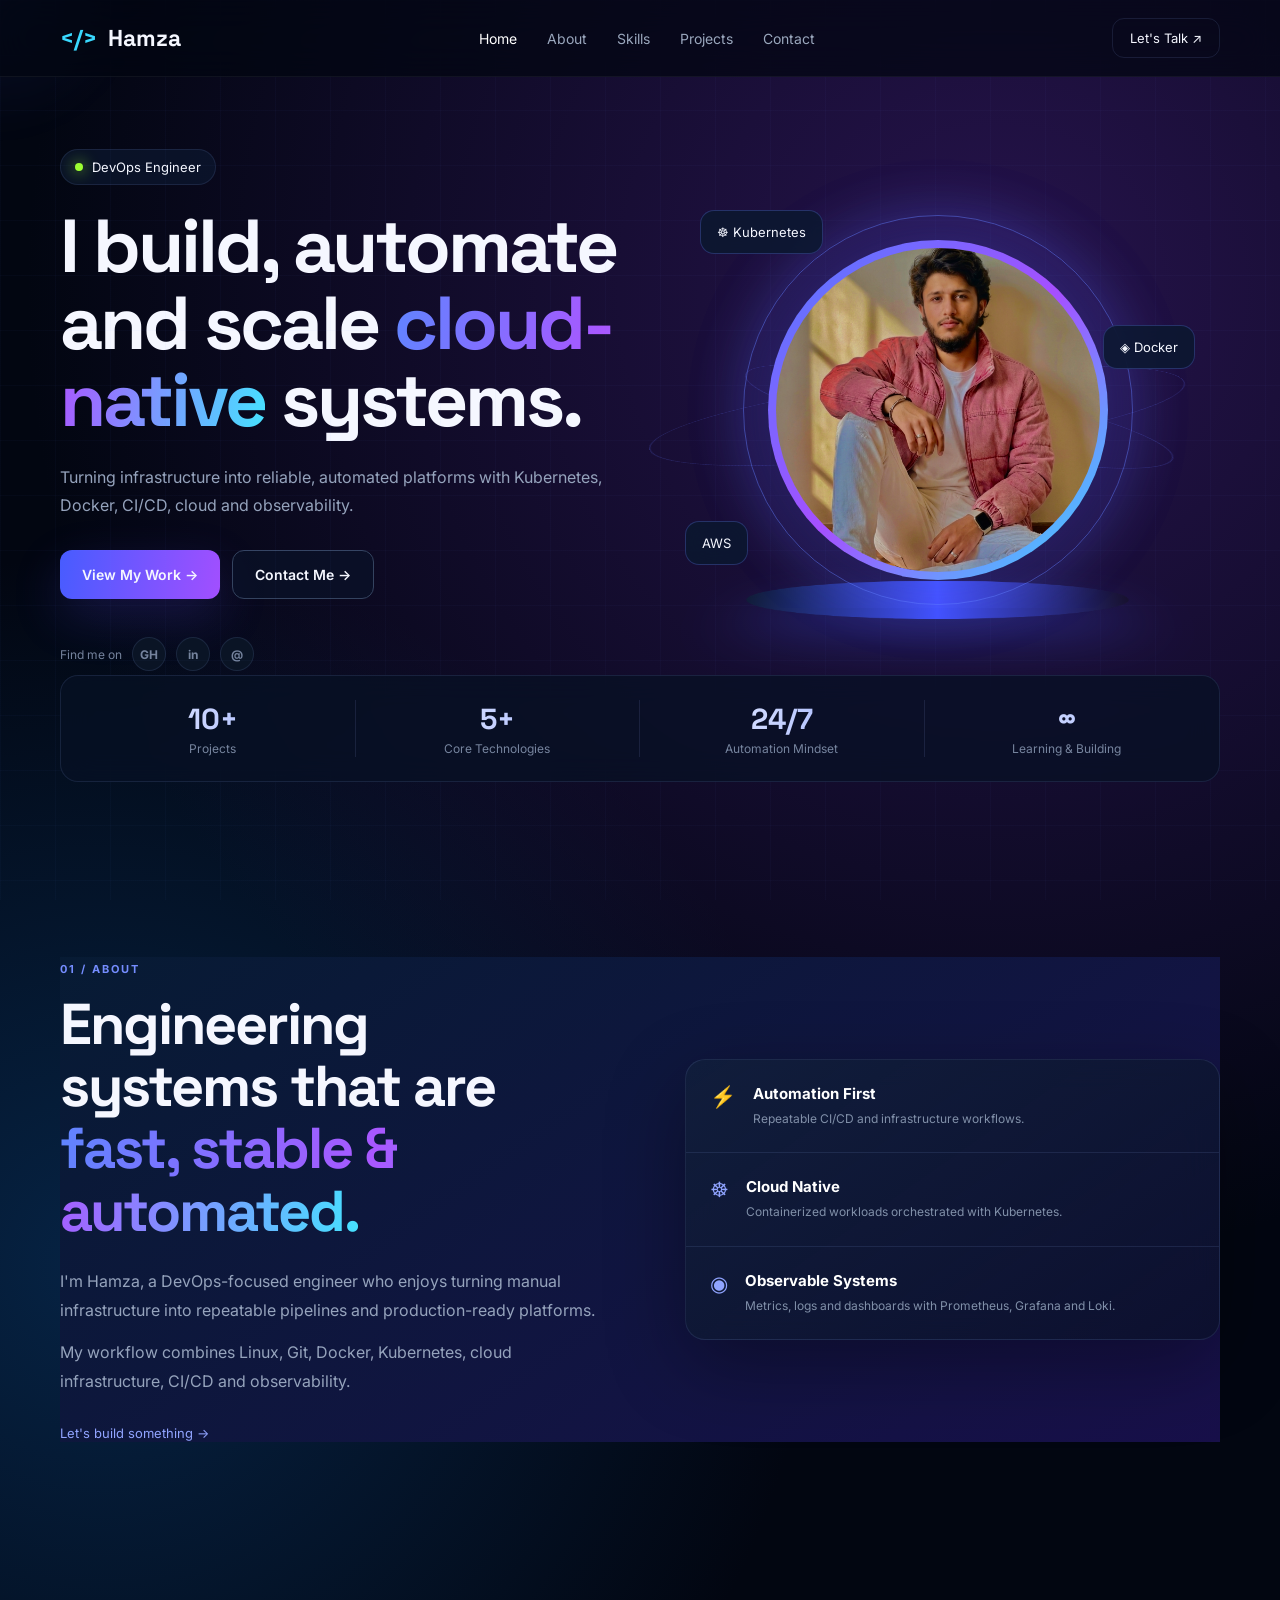
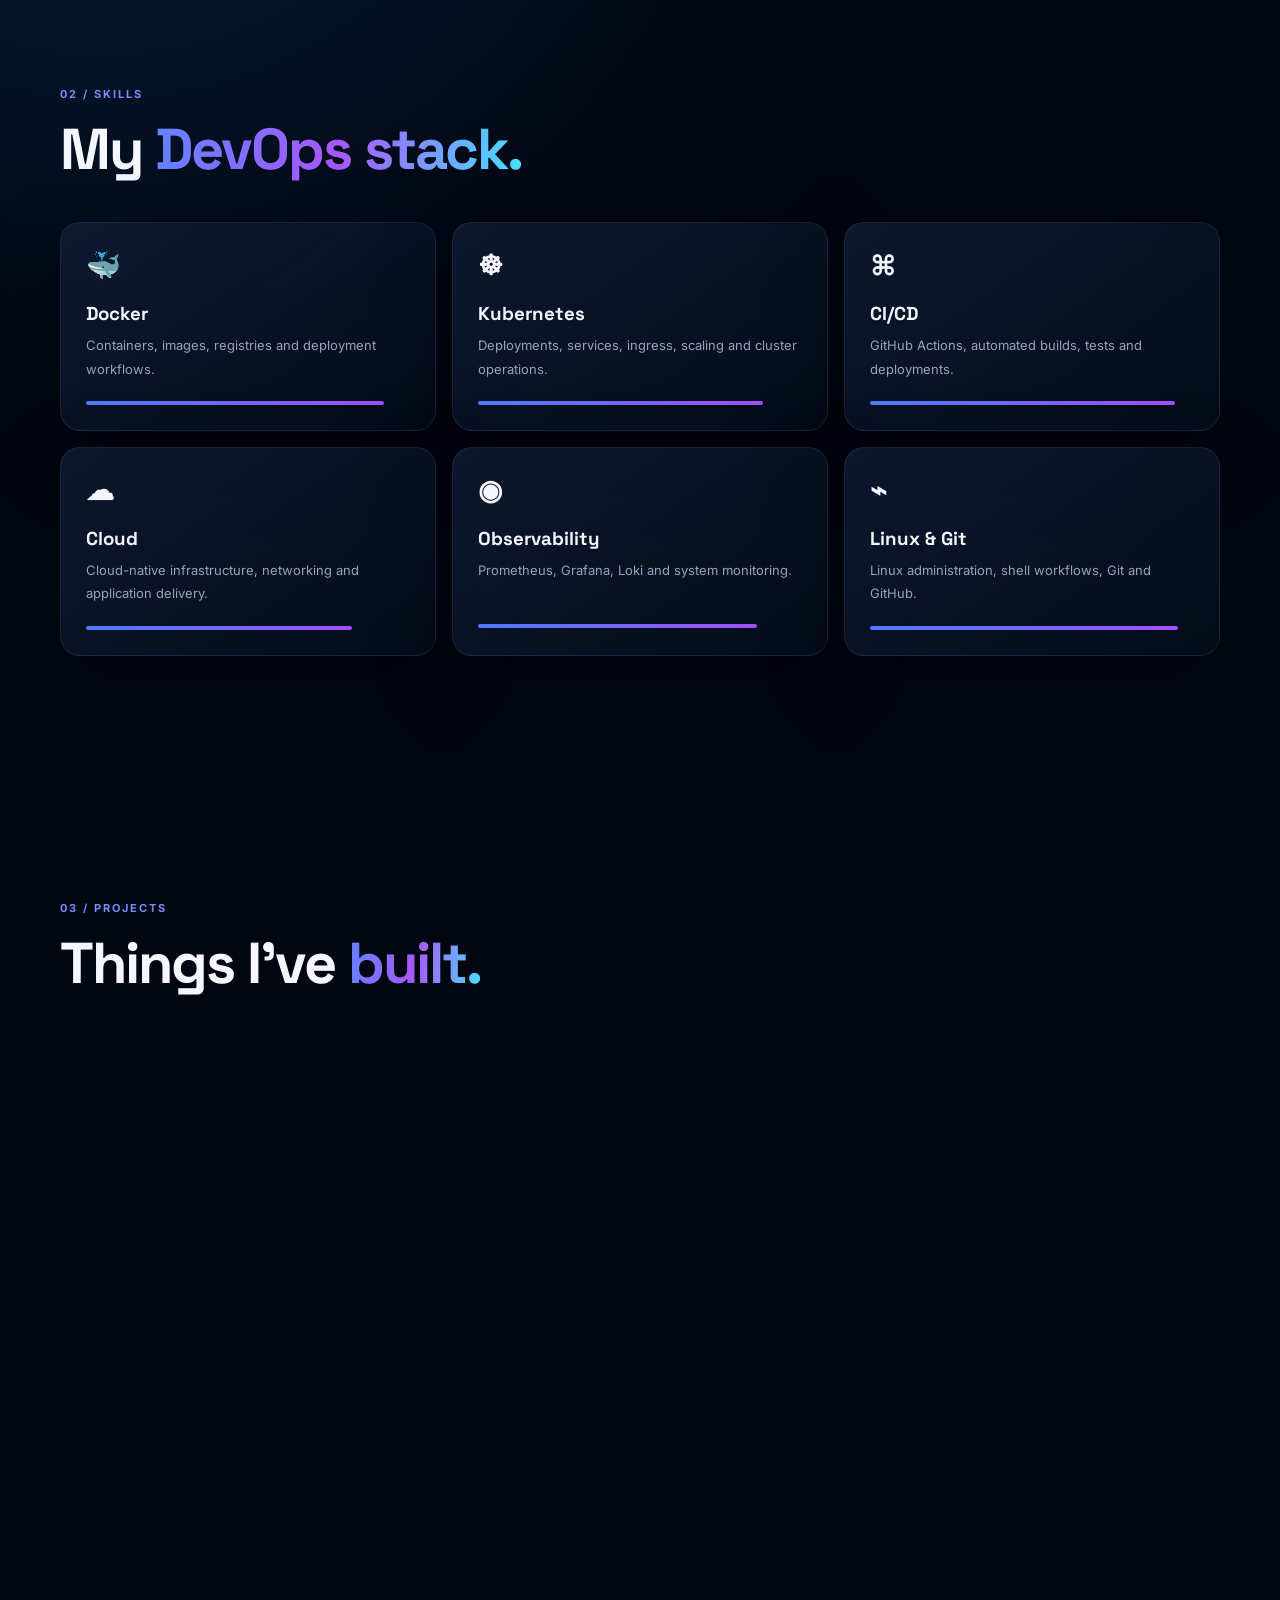
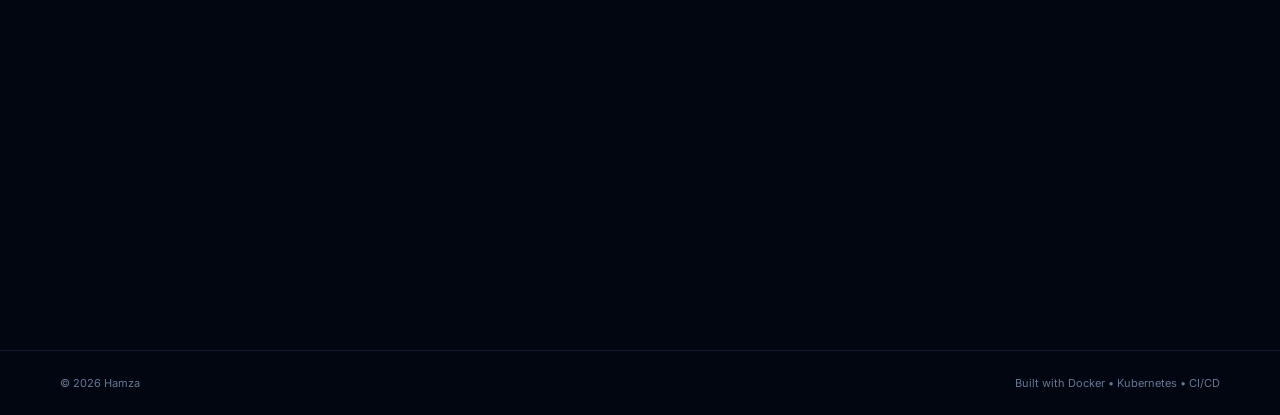
==== commit 8a92e956: "Update professional website design" ====
--- a/index.html
+++ b/index.html
@@ -1,792 +1 @@
-
-<!DOCTYPE html>
-<html lang="en">
-
-<head>
-    <meta charset="UTF-8">
-    <meta name="viewport" content="width=device-width, initial-scale=1.0">
-
-    <title>Hamza | Portfolio</title>
-
-    <!-- CSS -->
-    <link rel="stylesheet" href="style.css">
-
-    <!-- Font Awesome Icons -->
-    <link rel="stylesheet"
-        href="https://cdnjs.cloudflare.com/ajax/libs/font-awesome/6.5.2/css/all.min.css">
-</head>
-
-<body>
-
-    <!-- ================= NAVBAR ================= -->
-
-    <header>
-        <nav class="navbar">
-
-            <a href="#home" class="logo">
-                Hamza<span>.</span>
-            </a>
-
-            <ul class="nav-links" id="navLinks">
-                <li>
-                    <a href="#home">Home</a>
-                </li>
-
-                <li>
-                    <a href="#about">About</a>
-                </li>
-
-                <li>
-                    <a href="#skills">Skills</a>
-                </li>
-
-                <li>
-                    <a href="#projects">Projects</a>
-                </li>
-
-                <li>
-                    <a href="#services">Services</a>
-                </li>
-
-                <li>
-                    <a href="#contact">Contact</a>
-                </li>
-            </ul>
-
-            <div class="menu-btn" id="menuBtn">
-                <i class="fas fa-bars"></i>
-            </div>
-
-        </nav>
-    </header>
-
-
-    <!-- ================= HOME ================= -->
-
-    <section class="hero" id="home">
-
-        <div class="hero-content">
-
-            <p class="small-title">
-                HELLO, I'M
-            </p>
-
-            <h1>
-                Hamza <br>
-                <span>Developer</span>
-            </h1>
-
-            <h2>
-                I'm a <span id="typing"></span>
-            </h2>
-
-            <p class="hero-text">
-                I build modern, responsive and user-friendly websites
-                with clean code and creative designs.
-            </p>
-
-
-            <!-- Buttons -->
-
-            <div class="hero-buttons">
-
-                <a href="#projects" class="btn primary-btn">
-                    View My Work
-                </a>
-
-                <a href="#contact" class="btn secondary-btn">
-                    Contact Me
-                </a>
-
-            </div>
-
-
-            <!-- Social Icons -->
-
-            <div class="social-icons">
-
-                <a href="#" aria-label="GitHub">
-                    <i class="fab fa-github"></i>
-                </a>
-
-                <a href="#" aria-label="LinkedIn">
-                    <i class="fab fa-linkedin"></i>
-                </a>
-
-                <a href="#" aria-label="Instagram">
-                    <i class="fab fa-instagram"></i>
-                </a>
-
-                <a href="#" aria-label="Facebook">
-                    <i class="fab fa-facebook"></i>
-                </a>
-
-            </div>
-
-        </div>
-
-
-        <!-- ================= PROFILE PICTURE ================= -->
-
-        <div class="hero-image">
-
-            <div class="profile-circle">
-
-                <div class="profile-placeholder">
-
-                    <img
-                        src="images/profile.jpg"
-                        alt="Hamza Profile Picture"
-                    >
-
-                </div>
-
-            </div>
-
-        </div>
-
-    </section>
-
-
-    <!-- ================= ABOUT ================= -->
-
-    <section class="section" id="about">
-
-        <div class="section-title">
-
-            <p>
-                GET TO KNOW ME
-            </p>
-
-            <h2>
-                About <span>Me</span>
-            </h2>
-
-        </div>
-
-
-        <div class="about-container">
-
-
-            <!-- About Image/Card -->
-
-            <div class="about-image">
-
-                <div class="about-card">
-
-                    <i class="fas fa-code"></i>
-
-                    <h3>
-                        Clean Code
-                    </h3>
-
-                    <p>
-                        Simple & efficient solutions.
-                    </p>
-
-                </div>
-
-            </div>
-
-
-            <!-- About Content -->
-
-            <div class="about-content">
-
-                <h3>
-                    I'm a passionate developer.
-                </h3>
-
-                <p>
-                    I'm interested in web development, programming
-                    and modern technologies. I enjoy creating websites
-                    that are fast, responsive and easy to use.
-                </p>
-
-                <p>
-                    My goal is to continuously improve my skills and
-                    build real-world projects that solve useful problems.
-                </p>
-
-
-                <div class="about-info">
-
-                    <div>
-                        <strong>Name:</strong>
-                        <span>Hamza</span>
-                    </div>
-
-                    <div>
-                        <strong>Role:</strong>
-                        <span>Web Developer</span>
-                    </div>
-
-                    <div>
-                        <strong>Experience:</strong>
-                        <span>Growing</span>
-                    </div>
-
-                    <div>
-                        <strong>Location:</strong>
-                        <span>Pakistan</span>
-                    </div>
-
-                </div>
-
-
-                <a href="#contact" class="btn primary-btn">
-                    Let's Talk
-                </a>
-
-            </div>
-
-        </div>
-
-    </section>
-
-
-    <!-- ================= SKILLS ================= -->
-
-    <section class="section skills-section" id="skills">
-
-        <div class="section-title">
-
-            <p>
-                WHAT I KNOW
-            </p>
-
-            <h2>
-                My <span>Skills</span>
-            </h2>
-
-        </div>
-
-
-        <div class="skills-container">
-
-
-            <!-- HTML -->
-
-            <div class="skill-card">
-
-                <i class="fab fa-html5"></i>
-
-                <h3>
-                    HTML
-                </h3>
-
-                <div class="progress">
-
-                    <div
-                        class="progress-bar"
-                        data-width="90%">
-                    </div>
-
-                </div>
-
-                <span>
-                    90%
-                </span>
-
-            </div>
-
-
-            <!-- CSS -->
-
-            <div class="skill-card">
-
-                <i class="fab fa-css3-alt"></i>
-
-                <h3>
-                    CSS
-                </h3>
-
-                <div class="progress">
-
-                    <div
-                        class="progress-bar"
-                        data-width="85%">
-                    </div>
-
-                </div>
-
-                <span>
-                    85%
-                </span>
-
-            </div>
-
-
-            <!-- JavaScript -->
-
-            <div class="skill-card">
-
-                <i class="fab fa-js"></i>
-
-                <h3>
-                    JavaScript
-                </h3>
-
-                <div class="progress">
-
-                    <div
-                        class="progress-bar"
-                        data-width="75%">
-                    </div>
-
-                </div>
-
-                <span>
-                    75%
-                </span>
-
-            </div>
-
-
-            <!-- Git -->
-
-            <div class="skill-card">
-
-                <i class="fab fa-git-alt"></i>
-
-                <h3>
-                    Git
-                </h3>
-
-                <div class="progress">
-
-                    <div
-                        class="progress-bar"
-                        data-width="70%">
-                    </div>
-
-                </div>
-
-                <span>
-                    70%
-                </span>
-
-            </div>
-
-        </div>
-
-    </section>
-
-
-    <!-- ================= PROJECTS ================= -->
-
-    <section class="section" id="projects">
-
-        <div class="section-title">
-
-            <p>
-                MY RECENT WORK
-            </p>
-
-            <h2>
-                My <span>Projects</span>
-            </h2>
-
-        </div>
-
-
-        <div class="projects-container">
-
-
-            <!-- Project 1 -->
-
-            <div class="project-card">
-
-                <div class="project-icon">
-
-                    <i class="fas fa-globe"></i>
-
-                </div>
-
-                <div class="project-content">
-
-                    <h3>
-                        Portfolio Website
-                    </h3>
-
-                    <p>
-                        A modern responsive portfolio website
-                        built with HTML, CSS and JavaScript.
-                    </p>
-
-                    <div class="project-tags">
-
-                        <span>HTML</span>
-                        <span>CSS</span>
-                        <span>JavaScript</span>
-
-                    </div>
-
-                    <a href="#" class="project-link">
-                        View Project
-                        <i class="fas fa-arrow-right"></i>
-                    </a>
-
-                </div>
-
-            </div>
-
-
-            <!-- Project 2 -->
-
-            <div class="project-card">
-
-                <div class="project-icon">
-
-                    <i class="fas fa-shopping-cart"></i>
-
-                </div>
-
-                <div class="project-content">
-
-                    <h3>
-                        E-Commerce Website
-                    </h3>
-
-                    <p>
-                        A clean and responsive online shopping
-                        website interface.
-                    </p>
-
-                    <div class="project-tags">
-
-                        <span>HTML</span>
-                        <span>CSS</span>
-                        <span>JavaScript</span>
-
-                    </div>
-
-                    <a href="#" class="project-link">
-                        View Project
-                        <i class="fas fa-arrow-right"></i>
-                    </a>
-
-                </div>
-
-            </div>
-
-
-            <!-- Project 3 -->
-
-            <div class="project-card">
-
-                <div class="project-icon">
-
-                    <i class="fas fa-cloud"></i>
-
-                </div>
-
-                <div class="project-content">
-
-                    <h3>
-                        Cloud Dashboard
-                    </h3>
-
-                    <p>
-                        A dashboard concept for monitoring
-                        cloud infrastructure and services.
-                    </p>
-
-                    <div class="project-tags">
-
-                        <span>HTML</span>
-                        <span>CSS</span>
-                        <span>JavaScript</span>
-
-                    </div>
-
-                    <a href="#" class="project-link">
-                        View Project
-                        <i class="fas fa-arrow-right"></i>
-                    </a>
-
-                </div>
-
-            </div>
-
-        </div>
-
-    </section>
-
-
-    <!-- ================= SERVICES ================= -->
-
-    <section class="section services-section" id="services">
-
-        <div class="section-title">
-
-            <p>
-                WHAT I DO
-            </p>
-
-            <h2>
-                My <span>Services</span>
-            </h2>
-
-        </div>
-
-
-        <div class="services-container">
-
-
-            <!-- Service 1 -->
-
-            <div class="service-card">
-
-                <i class="fas fa-code"></i>
-
-                <h3>
-                    Web Development
-                </h3>
-
-                <p>
-                    Building modern and responsive websites
-                    using clean and maintainable code.
-                </p>
-
-            </div>
-
-
-            <!-- Service 2 -->
-
-            <div class="service-card">
-
-                <i class="fas fa-mobile-alt"></i>
-
-                <h3>
-                    Responsive Design
-                </h3>
-
-                <p>
-                    Websites that look great on mobile,
-                    tablet and desktop devices.
-                </p>
-
-            </div>
-
-
-            <!-- Service 3 -->
-
-            <div class="service-card">
-
-                <i class="fas fa-paint-brush"></i>
-
-                <h3>
-                    UI Design
-                </h3>
-
-                <p>
-                    Clean, modern and user-friendly interfaces
-                    for web applications.
-                </p>
-
-            </div>
-
-        </div>
-
-    </section>
-
-
-    <!-- ================= CONTACT ================= -->
-
-    <section class="section contact-section" id="contact">
-
-        <div class="section-title">
-
-            <p>
-                GET IN TOUCH
-            </p>
-
-            <h2>
-                Contact <span>Me</span>
-            </h2>
-
-        </div>
-
-
-        <div class="contact-container">
-
-
-            <!-- Contact Information -->
-
-            <div class="contact-info">
-
-                <h3>
-                    Let's work together.
-                </h3>
-
-                <p>
-                    Have a project or idea?
-                    Feel free to contact me.
-                </p>
-
-
-                <div class="contact-item">
-
-                    <i class="fas fa-envelope"></i>
-
-                    <div>
-
-                        <strong>
-                            Email
-                        </strong>
-
-                        <p>
-                            your@email.com
-                        </p>
-
-                    </div>
-
-                </div>
-
-
-                <div class="contact-item">
-
-                    <i class="fas fa-phone"></i>
-
-                    <div>
-
-                        <strong>
-                            Phone
-                        </strong>
-
-                        <p>
-                            +92 XXX XXXXXXX
-                        </p>
-
-                    </div>
-
-                </div>
-
-
-                <div class="contact-item">
-
-                    <i class="fas fa-location-dot"></i>
-
-                    <div>
-
-                        <strong>
-                            Location
-                        </strong>
-
-                        <p>
-                            Pakistan
-                        </p>
-
-                    </div>
-
-                </div>
-
-            </div>
-
-
-            <!-- Contact Form -->
-
-            <form id="contactForm">
-
-                <div class="input-group">
-
-                    <input
-                        type="text"
-                        id="name"
-                        placeholder="Your Name"
-                        required
-                    >
-
-                    <input
-                        type="email"
-                        id="email"
-                        placeholder="Your Email"
-                        required
-                    >
-
-                </div>
-
-
-                <input
-                    type="text"
-                    id="subject"
-                    placeholder="Subject"
-                    required
-                >
-
-
-                <textarea
-                    id="message"
-                    rows="7"
-                    placeholder="Your Message"
-                    required
-                ></textarea>
-
-
-                <button
-                    type="submit"
-                    class="btn primary-btn"
-                >
-                    Send Message
-                </button>
-
-
-                <p id="formMessage"></p>
-
-            </form>
-
-        </div>
-
-    </section>
-
-
-    <!-- ================= FOOTER ================= -->
-
-    <footer>
-
-        <div class="footer-content">
-
-            <h2>
-                Hamza<span>.</span>
-            </h2>
-
-            <p>
-                Building the web, one project at a time.
-            </p>
-
-
-            <div class="social-icons">
-
-                <a href="#" aria-label="GitHub">
-                    <i class="fab fa-github"></i>
-                </a>
-
-                <a href="#" aria-label="LinkedIn">
-                    <i class="fab fa-linkedin"></i>
-                </a>
-
-                <a href="#" aria-label="Instagram">
-                    <i class="fab fa-instagram"></i>
-                </a>
-
-            </div>
-
-
-            <p class="copyright">
-                © 2026 Hamza. All Rights Reserved.
-            </p>
-
-        </div>
-
-    </footer>
-
-
-    <!-- ================= JAVASCRIPT ================= -->
-
-    <script src="script.js"></script>
-
-</body>
-
-</html>
-
+<!doctype html><html lang="en"><head><meta charset="utf-8"><meta name="viewport" content="width=device-width,initial-scale=1"><meta name="description" content="Hamza — DevOps Engineer portfolio"><title>Hamza | DevOps Engineer</title><link rel="preconnect" href="https://fonts.googleapis.com"><link rel="preconnect" href="https://fonts.gstatic.com" crossorigin><link href="https://fonts.googleapis.com/css2?family=Inter:wght@400;500;600;700;800&family=Space+Grotesk:wght@500;600;700&display=swap" rel="stylesheet"><link rel="stylesheet" href="style.css"></head><body><div class="cursor-glow"></div><header><nav class="nav"><a class="brand" href="#home"><b>&lt;/&gt;</b> Hamza</a><button id="menu">☰</button><div id="links"><a class="active" href="#home">Home</a><a href="#about">About</a><a href="#skills">Skills</a><a href="#projects">Projects</a><a href="#contact">Contact</a></div><a class="navbtn" href="#contact">Let's Talk ↗</a></nav></header><main><section id="home" class="hero"><div class="wrap hero-grid"><div class="reveal"><span class="pill"><i></i> DevOps Engineer</span><h1>I build, automate<br>and scale <em>cloud-native</em> systems.</h1><p>Turning infrastructure into reliable, automated platforms with Kubernetes, Docker, CI/CD, cloud and observability.</p><div class="actions"><a class="btn primary" href="#projects">View My Work →</a><a class="btn" href="#contact">Contact Me →</a></div><div class="social"><span>Find me on</span><a href="#">GH</a><a href="#">in</a><a href="#">@</a></div></div><div class="visual reveal" id="visual"><div class="orbit a"></div><div class="orbit b"></div><span class="chip k">☸ Kubernetes</span><span class="chip d">◈ Docker</span><span class="chip w">AWS</span><div class="platform"><div class="ring"></div><div class="portrait"><img src="public/profile.jpg" alt="Hamza"></div><div class="base"></div></div></div></div><div class="wrap stats reveal"><div><b>10+</b><span>Projects</span></div><div><b>5+</b><span>Core Technologies</span></div><div><b>24/7</b><span>Automation Mindset</span></div><div><b>∞</b><span>Learning & Building</span></div></div></section><section id="about" class="section"><div class="wrap two"><div class="reveal"><small>01 / ABOUT</small><h2>Engineering systems that are <em>fast, stable & automated.</em></h2><p>I'm Hamza, a DevOps-focused engineer who enjoys turning manual infrastructure into repeatable pipelines and production-ready platforms.</p><p>My workflow combines Linux, Git, Docker, Kubernetes, cloud infrastructure, CI/CD and observability.</p><a class="link" href="#contact">Let's build something →</a></div><div class="glass reveal"><article>⚡<div><b>Automation First</b><span>Repeatable CI/CD and infrastructure workflows.</span></div></article><article>☸<div><b>Cloud Native</b><span>Containerized workloads orchestrated with Kubernetes.</span></div></article><article>◉<div><b>Observable Systems</b><span>Metrics, logs and dashboards with Prometheus, Grafana and Loki.</span></div></article></div></div></section><section id="skills" class="section"><div class="wrap"><small>02 / SKILLS</small><h2 class="reveal">My <em>DevOps stack.</em></h2><div class="grid skills"><article class="glass reveal"><strong>🐳</strong><h3>Docker</h3><p>Containers, images, registries and deployment workflows.</p><i style="width:92%"></i></article><article class="glass reveal"><strong>☸</strong><h3>Kubernetes</h3><p>Deployments, services, ingress, scaling and cluster operations.</p><i style="width:88%"></i></article><article class="glass reveal"><strong>⌘</strong><h3>CI/CD</h3><p>GitHub Actions, automated builds, tests and deployments.</p><i style="width:94%"></i></article><article class="glass reveal"><strong>☁</strong><h3>Cloud</h3><p>Cloud-native infrastructure, networking and application delivery.</p><i style="width:82%"></i></article><article class="glass reveal"><strong>◉</strong><h3>Observability</h3><p>Prometheus, Grafana, Loki and system monitoring.</p><i style="width:86%"></i></article><article class="glass reveal"><strong>⌁</strong><h3>Linux & Git</h3><p>Linux administration, shell workflows, Git and GitHub.</p><i style="width:95%"></i></article></div></div></section><section id="projects" class="section"><div class="wrap"><small>03 / PROJECTS</small><h2 class="reveal">Things I've <em>built.</em></h2><div class="grid projects"><article class="glass reveal"><div class="art one"><span>DEVOPS</span><b>∞</b></div><div class="body"><small>01 / CI/CD</small><h3>DevOps Portfolio</h3><p>Containerized portfolio deployed on Kubernetes with automated workflows.</p><label>Docker</label><label>Kubernetes</label><label>GitHub Actions</label></div></article><article class="glass reveal"><div class="art two"><span>K8S</span><b>☸</b></div><div class="body"><small>02 / PLATFORM</small><h3>Kubernetes Deployment</h3><p>Services, ingress, registry and rolling-update deployment architecture.</p><label>MicroK8s</label><label>Ingress</label><label>NGINX</label></div></article><article class="glass reveal"><div class="art three"><span>OBSERVE</span><b>◉</b></div><div class="body"><small>03 / MONITORING</small><h3>Observability Stack</h3><p>Metrics, logs and dashboards with Prometheus, Grafana, Loki and Tempo.</p><label>Grafana</label><label>Prometheus</label><label>Loki</label></div></article></div></div></section><section id="contact" class="section contact"><div class="wrap glass contactbox reveal"><div><small>04 / CONTACT</small><h2>Let's build something <em>exceptional.</em></h2><p>Have a project, internship or collaboration in mind? Let's talk.</p></div><a class="btn primary" href="mailto:your-email@example.com">Start a conversation ↗</a></div></section></main><footer><div class="wrap"><span>© 2026 Hamza</span><span>Built with Docker • Kubernetes • CI/CD</span></div></footer><script src="script.js"></script></body></html>
--- a/style.css
+++ b/style.css
@@ -1,917 +1,3 @@
-
-/* =========================
-   GLOBAL
-========================= */
-
-* {
-    margin: 0;
-    padding: 0;
-    box-sizing: border-box;
-    scroll-behavior: smooth;
-}
-
-:root {
-    --bg: #080808;
-    --bg-light: #111111;
-    --card: #151515;
-    --text: #ffffff;
-    --text-light: #aaaaaa;
-    --accent: #00e5ff;
-    --accent-dark: #00a8bd;
-}
-
-body {
-    font-family: Arial, Helvetica, sans-serif;
-    background: var(--bg);
-    color: var(--text);
-    line-height: 1.6;
-}
-
-a {
-    color: inherit;
-    text-decoration: none;
-}
-
-ul {
-    list-style: none;
-}
-
-section {
-    scroll-margin-top: 80px;
-}
-
-
-/* =========================
-   NAVBAR
-========================= */
-
-header {
-    position: fixed;
-    top: 0;
-    left: 0;
-    width: 100%;
-    z-index: 1000;
-    background: rgba(8, 8, 8, 0.9);
-    backdrop-filter: blur(10px);
-}
-
-.navbar {
-    max-width: 1200px;
-    height: 75px;
-    margin: auto;
-
-    display: flex;
-    align-items: center;
-    justify-content: space-between;
-
-    padding: 0 25px;
-}
-
-.logo {
-    font-size: 30px;
-    font-weight: 800;
-}
-
-.logo span,
-h1 span,
-h2 span,
-.section-title span,
-footer span {
-    color: var(--accent);
-}
-
-.nav-links {
-    display: flex;
-    gap: 30px;
-}
-
-.nav-links a {
-    color: #ddd;
-    font-size: 15px;
-    transition: 0.3s;
-}
-
-.nav-links a:hover {
-    color: var(--accent);
-}
-
-.menu-btn {
-    display: none;
-    font-size: 25px;
-    cursor: pointer;
-}
-
-
-/* =========================
-   HERO SECTION
-========================= */
-
-.hero {
-    min-height: 100vh;
-    max-width: 1200px;
-    margin: auto;
-
-    padding: 120px 25px 80px;
-
-    display: flex;
-    align-items: center;
-    justify-content: space-between;
-
-    gap: 60px;
-}
-
-.hero-content {
-    max-width: 650px;
-}
-
-.small-title {
-    color: var(--accent);
-    letter-spacing: 4px;
-    font-weight: bold;
-    margin-bottom: 15px;
-}
-
-.hero h1 {
-    font-size: clamp(50px, 8vw, 90px);
-    line-height: 1.1;
-    margin-bottom: 20px;
-}
-
-.hero h2 {
-    font-size: 28px;
-    margin-bottom: 20px;
-}
-
-#typing {
-    color: var(--accent);
-}
-
-.hero-text {
-    color: var(--text-light);
-    max-width: 600px;
-    font-size: 17px;
-}
-
-.hero-buttons {
-    display: flex;
-    gap: 15px;
-    margin-top: 30px;
-}
-
-.btn {
-    display: inline-block;
-
-    padding: 13px 27px;
-
-    border-radius: 6px;
-
-    font-weight: bold;
-
-    border: 2px solid var(--accent);
-
-    transition: 0.3s;
-
-    cursor: pointer;
-}
-
-.primary-btn {
-    background: var(--accent);
-    color: #000;
-}
-
-.primary-btn:hover {
-    background: transparent;
-    color: var(--accent);
-}
-
-.secondary-btn {
-    color: var(--accent);
-}
-
-.secondary-btn:hover {
-    background: var(--accent);
-    color: #000;
-}
-
-
-/* =========================
-   SOCIAL ICONS
-========================= */
-
-.social-icons {
-    display: flex;
-    gap: 15px;
-    margin-top: 30px;
-}
-
-.social-icons a {
-    width: 42px;
-    height: 42px;
-
-    display: flex;
-    align-items: center;
-    justify-content: center;
-
-    border: 1px solid #333;
-
-    border-radius: 50%;
-
-    transition: 0.3s;
-}
-
-.social-icons a:hover {
-    color: var(--accent);
-
-    border-color: var(--accent);
-
-    transform: translateY(-4px);
-}
-
-
-/* =========================
-   PROFILE PICTURE
-========================= */
-
-.hero-image {
-    display: flex;
-
-    align-items: center;
-    justify-content: center;
-}
-
-.profile-circle {
-    width: 330px;
-    height: 330px;
-
-    border-radius: 50%;
-
-    border: 3px solid var(--accent);
-
-    display: flex;
-
-    align-items: center;
-    justify-content: center;
-
-    box-shadow: 0 0 50px rgba(0, 229, 255, 0.15);
-
-    padding: 10px;
-}
-
-.profile-placeholder {
-    width: 100%;
-    height: 100%;
-
-    border-radius: 50%;
-
-    overflow: hidden;
-}
-
-.profile-placeholder img {
-    width: 100%;
-    height: 100%;
-
-    object-fit: cover;
-
-    display: block;
-}
-
-
-/* =========================
-   GENERAL SECTIONS
-========================= */
-
-.section {
-    max-width: 1200px;
-
-    margin: auto;
-
-    padding: 100px 25px;
-}
-
-.section-title {
-    text-align: center;
-
-    margin-bottom: 60px;
-}
-
-.section-title p {
-    color: var(--accent);
-
-    letter-spacing: 3px;
-
-    font-size: 13px;
-
-    font-weight: bold;
-}
-
-.section-title h2 {
-    font-size: 45px;
-
-    margin-top: 8px;
-}
-
-
-/* =========================
-   ABOUT
-========================= */
-
-.about-container {
-    display: grid;
-
-    grid-template-columns: 1fr 1fr;
-
-    gap: 70px;
-
-    align-items: center;
-}
-
-.about-image {
-    height: 350px;
-
-    display: flex;
-
-    align-items: center;
-    justify-content: center;
-}
-
-.about-card {
-    width: 280px;
-    height: 280px;
-
-    background: var(--card);
-
-    border: 1px solid #333;
-
-    border-radius: 20px;
-
-    display: flex;
-
-    flex-direction: column;
-
-    align-items: center;
-    justify-content: center;
-
-    text-align: center;
-
-    transform: rotate(-5deg);
-
-    transition: 0.4s;
-}
-
-.about-card:hover {
-    transform: rotate(0deg) scale(1.04);
-
-    border-color: var(--accent);
-}
-
-.about-card i {
-    font-size: 70px;
-
-    color: var(--accent);
-
-    margin-bottom: 20px;
-}
-
-.about-card p {
-    color: var(--text-light);
-}
-
-.about-content h3 {
-    font-size: 30px;
-
-    margin-bottom: 20px;
-}
-
-.about-content > p {
-    color: var(--text-light);
-
-    margin-bottom: 15px;
-}
-
-.about-info {
-    margin: 25px 0;
-
-    display: grid;
-
-    grid-template-columns: 1fr 1fr;
-
-    gap: 15px;
-}
-
-.about-info div {
-    display: flex;
-
-    flex-direction: column;
-}
-
-.about-info strong {
-    color: var(--accent);
-}
-
-.about-info span {
-    color: #ddd;
-}
-
-
-/* =========================
-   SKILLS
-========================= */
-
-.skills-section {
-    background: var(--bg-light);
-
-    max-width: none;
-
-    padding-left: max(
-        25px,
-        calc((100% - 1150px) / 2)
-    );
-
-    padding-right: max(
-        25px,
-        calc((100% - 1150px) / 2)
-    );
-}
-
-.skills-container {
-    display: grid;
-
-    grid-template-columns: repeat(2, 1fr);
-
-    gap: 25px;
-}
-
-.skill-card {
-    background: var(--card);
-
-    padding: 30px;
-
-    border-radius: 12px;
-
-    border: 1px solid #222;
-}
-
-.skill-card i {
-    font-size: 40px;
-
-    color: var(--accent);
-}
-
-.skill-card h3 {
-    margin: 10px 0 15px;
-}
-
-.progress {
-    height: 8px;
-
-    background: #292929;
-
-    border-radius: 10px;
-
-    overflow: hidden;
-}
-
-.progress-bar {
-    width: 0;
-
-    height: 100%;
-
-    background: var(--accent);
-
-    transition: width 1.5s ease;
-}
-
-.skill-card > span {
-    display: block;
-
-    margin-top: 8px;
-
-    color: var(--text-light);
-}
-
-
-/* =========================
-   PROJECTS
-========================= */
-
-.projects-container {
-    display: grid;
-
-    grid-template-columns: repeat(3, 1fr);
-
-    gap: 25px;
-}
-
-.project-card {
-    background: var(--card);
-
-    border: 1px solid #222;
-
-    border-radius: 12px;
-
-    overflow: hidden;
-
-    transition: 0.3s;
-}
-
-.project-card:hover {
-    transform: translateY(-10px);
-
-    border-color: var(--accent);
-}
-
-.project-icon {
-    height: 180px;
-
-    display: flex;
-
-    align-items: center;
-    justify-content: center;
-
-    background: #101010;
-}
-
-.project-icon i {
-    font-size: 65px;
-
-    color: var(--accent);
-}
-
-.project-content {
-    padding: 25px;
-}
-
-.project-content h3 {
-    font-size: 22px;
-
-    margin-bottom: 10px;
-}
-
-.project-content p {
-    color: var(--text-light);
-}
-
-.project-tags {
-    display: flex;
-
-    flex-wrap: wrap;
-
-    gap: 8px;
-
-    margin: 20px 0;
-}
-
-.project-tags span {
-    background: #222;
-
-    color: var(--accent);
-
-    padding: 5px 10px;
-
-    border-radius: 4px;
-
-    font-size: 12px;
-}
-
-.project-link {
-    color: var(--accent);
-
-    font-weight: bold;
-}
-
-
-/* =========================
-   SERVICES
-========================= */
-
-.services-section {
-    background: var(--bg-light);
-
-    max-width: none;
-
-    padding-left: max(
-        25px,
-        calc((100% - 1150px) / 2)
-    );
-
-    padding-right: max(
-        25px,
-        calc((100% - 1150px) / 2)
-    );
-}
-
-.services-container {
-    display: grid;
-
-    grid-template-columns: repeat(3, 1fr);
-
-    gap: 25px;
-}
-
-.service-card {
-    background: var(--card);
-
-    border: 1px solid #222;
-
-    border-radius: 12px;
-
-    padding: 40px 30px;
-
-    text-align: center;
-
-    transition: 0.3s;
-}
-
-.service-card:hover {
-    transform: translateY(-8px);
-
-    border-color: var(--accent);
-}
-
-.service-card i {
-    font-size: 50px;
-
-    color: var(--accent);
-
-    margin-bottom: 20px;
-}
-
-.service-card h3 {
-    margin-bottom: 15px;
-
-    font-size: 22px;
-}
-
-.service-card p {
-    color: var(--text-light);
-}
-
-
-/* =========================
-   CONTACT
-========================= */
-
-.contact-container {
-    display: grid;
-
-    grid-template-columns: 0.8fr 1.2fr;
-
-    gap: 60px;
-}
-
-.contact-info h3 {
-    font-size: 32px;
-
-    margin-bottom: 15px;
-}
-
-.contact-info > p {
-    color: var(--text-light);
-
-    margin-bottom: 30px;
-}
-
-.contact-item {
-    display: flex;
-
-    align-items: center;
-
-    gap: 18px;
-
-    margin-bottom: 25px;
-}
-
-.contact-item i {
-    width: 45px;
-    height: 45px;
-
-    display: flex;
-
-    align-items: center;
-    justify-content: center;
-
-    border: 1px solid var(--accent);
-
-    border-radius: 50%;
-
-    color: var(--accent);
-}
-
-.contact-item strong {
-    color: var(--accent);
-}
-
-.contact-item p {
-    color: var(--text-light);
-}
-
-form {
-    display: flex;
-
-    flex-direction: column;
-
-    gap: 15px;
-}
-
-.input-group {
-    display: grid;
-
-    grid-template-columns: 1fr 1fr;
-
-    gap: 15px;
-}
-
-input,
-textarea {
-    width: 100%;
-
-    padding: 15px;
-
-    background: var(--card);
-
-    color: white;
-
-    border: 1px solid #333;
-
-    border-radius: 6px;
-
-    outline: none;
-
-    font-family: inherit;
-}
-
-input:focus,
-textarea:focus {
-    border-color: var(--accent);
-}
-
-textarea {
-    resize: vertical;
-}
-
-#formMessage {
-    color: var(--accent);
-}
-
-
-/* =========================
-   FOOTER
-========================= */
-
-footer {
-    background: #050505;
-
-    border-top: 1px solid #222;
-
-    text-align: center;
-
-    padding: 50px 20px;
-}
-
-.footer-content h2 {
-    font-size: 30px;
-}
-
-.footer-content > p {
-    color: var(--text-light);
-
-    margin: 10px 0;
-}
-
-.footer-content .social-icons {
-    justify-content: center;
-}
-
-.copyright {
-    margin-top: 25px !important;
-
-    font-size: 13px;
-}
-
-
-/* =========================
-   RESPONSIVE
-========================= */
-
-@media (max-width: 900px) {
-
-    .nav-links {
-        position: absolute;
-
-        top: 75px;
-        left: -100%;
-
-        width: 100%;
-
-        background: #0b0b0b;
-
-        flex-direction: column;
-
-        text-align: center;
-
-        padding: 25px;
-
-        transition: 0.3s;
-    }
-
-    .nav-links.active {
-        left: 0;
-    }
-
-    .menu-btn {
-        display: block;
-    }
-
-    .hero {
-        flex-direction: column-reverse;
-
-        text-align: center;
-
-        justify-content: center;
-    }
-
-    .hero-buttons,
-    .social-icons {
-        justify-content: center;
-    }
-
-    .profile-circle {
-        width: 270px;
-        height: 270px;
-    }
-
-    .about-container,
-    .contact-container {
-        grid-template-columns: 1fr;
-    }
-
-    .about-content {
-        text-align: center;
-    }
-
-    .about-info {
-        text-align: left;
-    }
-
-    .projects-container,
-    .services-container {
-        grid-template-columns: 1fr 1fr;
-    }
-}
-
-
-/* =========================
-   MOBILE
-========================= */
-
-@media (max-width: 600px) {
-
-    .section {
-        padding: 80px 20px;
-    }
-
-    .hero {
-        padding-left: 20px;
-        padding-right: 20px;
-    }
-
-    .hero h1 {
-        font-size: 55px;
-    }
-
-    .hero h2 {
-        font-size: 22px;
-    }
-
-    .hero-buttons {
-        flex-direction: column;
-    }
-
-    .profile-circle {
-        width: 220px;
-        height: 220px;
-
-        padding: 7px;
-    }
-
-    .profile-placeholder {
-        width: 100%;
-        height: 100%;
-    }
-
-    .section-title h2 {
-        font-size: 36px;
-    }
-
-    .skills-container,
-    .projects-container,
-    .services-container,
-    .input-group {
-        grid-template-columns: 1fr;
-    }
-
-    .about-info {
-        grid-template-columns: 1fr;
-    }
-}
-
+:root{--bg:#020611;--card:#0a1426b8;--line:#6e83bd2b;--text:#f5f7ff;--muted:#95a3bc;--blue:#4d7cff;--purple:#a14fff;--cyan:#39d9ff}*{box-sizing:border-box;margin:0;padding:0}html{scroll-behavior:smooth}body{font-family:Inter,sans-serif;color:var(--text);background:radial-gradient(circle at 78% 8%,#26134c 0,transparent 28%),radial-gradient(circle at 8% 35%,#062344 0,transparent 27%),var(--bg);overflow-x:hidden}body:before{content:"";position:fixed;inset:0;background-image:linear-gradient(#7898ff08 1px,transparent 1px),linear-gradient(90deg,#7898ff08 1px,transparent 1px);background-size:55px 55px;pointer-events:none}a{color:inherit;text-decoration:none}.wrap{width:min(1160px,calc(100% - 40px));margin:auto}header{position:fixed;z-index:20;top:0;left:0;right:0;background:#020611b8;backdrop-filter:blur(18px);border-bottom:1px solid #ffffff0d}.nav{height:76px;width:min(1160px,calc(100% - 40px));margin:auto;display:flex;align-items:center;justify-content:space-between}.brand{font:700 23px 'Space Grotesk';display:flex;gap:11px;align-items:center}.brand b{color:var(--cyan)}#links{display:flex;gap:30px}#links a{color:#9aa7bd;font-size:14px}#links a:hover,#links a.active{color:#fff}.navbtn{padding:11px 17px;border:1px solid var(--line);border-radius:12px;font-size:13px}#menu{display:none;background:none;border:0;color:white;font-size:25px}.hero{padding:145px 0 55px;min-height:790px}.hero-grid{display:grid;grid-template-columns:1fr 1fr;align-items:center;gap:30px}.pill{display:inline-flex;gap:9px;align-items:center;border:1px solid var(--line);background:#0d1830aa;padding:9px 14px;border-radius:30px;font-size:13px}.pill i{width:8px;height:8px;background:#9cff31;border-radius:50%;box-shadow:0 0 15px #9cff31}h1,h2,h3{font-family:'Space Grotesk'}h1{font-size:clamp(45px,6vw,75px);line-height:1.03;letter-spacing:-3px;margin:23px 0}em{font-style:normal;background:linear-gradient(100deg,#5f85ff,#a957ff,#45e3ff);background-clip:text;-webkit-background-clip:text;color:transparent}p{color:var(--muted);line-height:1.8}.hero p{max-width:600px}.actions{display:flex;gap:12px;margin-top:30px}.btn{display:inline-flex;align-items:center;justify-content:center;padding:15px 22px;border-radius:12px;border:1px solid #34435f;background:#091329aa;font-size:14px;font-weight:600;transition:.3s}.btn:hover{transform:translateY(-3px);border-color:#6b7eff}.btn.primary{border:0;background:linear-gradient(100deg,#475cff,#a24fff);box-shadow:0 18px 50px #664cff33}.social{display:flex;align-items:center;gap:10px;margin-top:38px;color:#75839d;font-size:12px}.social a{display:grid;place-items:center;width:34px;height:34px;border-radius:50%;border:1px solid var(--line);background:#0a1425;font-weight:700}.visual{height:530px;display:grid;place-items:center;position:relative;perspective:1000px}.platform{width:430px;height:430px;position:relative;transform-style:preserve-3d;animation:float 5s ease-in-out infinite}.portrait{position:absolute;z-index:3;inset:45px;border-radius:50%;padding:8px;background:linear-gradient(135deg,#4e7dff,#a64fff,#35dcff);box-shadow:0 0 80px #5366ff55}.portrait img{width:100%;height:100%;object-fit:cover;border-radius:50%;display:block}.ring{position:absolute;inset:20px;border-radius:50%;border:1px solid #657fff80;box-shadow:0 0 60px #5e67ff33,inset 0 0 50px #744fff1f}.base{position:absolute;bottom:18px;left:5%;width:90%;height:65px;border-radius:50%;background:linear-gradient(90deg,#101c38,#4252ff,#17112e);transform:rotateX(65deg) translateZ(-30px);box-shadow:0 30px 70px #4355ff55}.orbit{position:absolute;border:1px solid #6276ff40;border-radius:50%;transform:rotateX(68deg) rotateZ(-20deg)}.orbit.a{width:560px;height:190px}.orbit.b{width:480px;height:150px;transform:rotateX(68deg) rotateZ(30deg)}.chip{position:absolute;z-index:5;padding:13px 16px;border-radius:14px;background:#0b1830d9;border:1px solid #6a7eff45;backdrop-filter:blur(12px);font-size:13px;animation:float 4s ease-in-out infinite}.chip.k{top:65px;left:45px}.chip.d{top:180px;right:25px;animation-delay:.7s}.chip.w{bottom:110px;left:30px;animation-delay:1.3s}.stats{display:grid;grid-template-columns:repeat(4,1fr);border:1px solid var(--line);background:#071125b8;backdrop-filter:blur(15px);border-radius:18px;padding:24px 10px}.stats div{text-align:center;border-right:1px solid var(--line)}.stats div:last-child{border:0}.stats b{display:block;font:700 29px 'Space Grotesk';background:linear-gradient(90deg,#fff,#89a1ff);background-clip:text;-webkit-background-clip:text;color:transparent}.stats span{font-size:12px;color:#77859f}.section{padding:120px 0}.section> .wrap>small,.section small{color:#758dff;letter-spacing:2px;font-weight:700;font-size:11px}.two{display:grid;grid-template-columns:1fr 1fr;gap:90px;align-items:center}.section h2{font-size:clamp(36px,4.5vw,58px);line-height:1.08;letter-spacing:-2px;margin:16px 0 25px}.two p{margin-bottom:14px}.link{display:inline-block;color:#91a4ff;margin-top:15px;font-size:13px}.glass{background:linear-gradient(145deg,#12203bb8,#07101f99);border:1px solid var(--line);backdrop-filter:blur(16px);box-shadow:0 25px 80px #00000055;border-radius:20px}.glass article{display:flex;gap:17px;padding:24px;border-bottom:1px solid var(--line);font-size:21px;color:#90a4ff}.glass article:last-child{border:0}.glass article b{display:block;color:white;font-size:15px;margin-bottom:6px}.glass article span{display:block;color:#8190a9;font-size:12px;line-height:1.6}.grid{display:grid;gap:16px;margin-top:42px}.skills{grid-template-columns:repeat(3,1fr)}.skills .glass{padding:25px;transition:.35s}.skills .glass:hover,.projects article:hover{transform:translateY(-7px);border-color:#6479ff66}.skills strong{font-size:28px}.skills h3{margin:20px 0 9px}.skills p{font-size:13px;min-height:45px}.skills i{display:block;height:4px;background:linear-gradient(90deg,var(--blue),var(--purple));border-radius:9px;margin-top:20px}.projects{grid-template-columns:repeat(3,1fr)}.projects article{overflow:hidden;transition:.35s}.art{height:205px;display:grid;place-items:center;position:relative;overflow:hidden}.art:before{content:"";position:absolute;width:250px;height:250px;border-radius:50%;background:radial-gradient(circle,#7157ff55,transparent 68%)}.art span{position:absolute;top:18px;left:20px;color:#a8b5ff;font-size:10px;letter-spacing:2px}.art b{font-size:80px;z-index:1;text-shadow:0 0 40px #6578ff}.one{background:linear-gradient(145deg,#0c1a38,#1a0e3c)}.twoo,.two{background:linear-gradient(145deg,#071b34,#18104a)}.three{background:linear-gradient(145deg,#111a38,#092536)}.body{padding:22px}.body h3{margin:9px 0}.body p{font-size:13px}.body label{display:inline-block;background:#111f3b;color:#8ea6ff;padding:6px 8px;border-radius:7px;font-size:10px;margin:14px 5px 0 0}.contact{padding-top:10px;padding-bottom:100px}.contactbox{padding:42px;display:flex;justify-content:space-between;align-items:center;gap:30px}.contactbox h2{margin-bottom:12px}footer{border-top:1px solid var(--line);padding:25px 0;color:#687792;font-size:11px}footer .wrap{display:flex;justify-content:space-between}.cursor-glow{position:fixed;z-index:0;pointer-events:none;width:280px;height:280px;border-radius:50%;background:radial-gradient(circle,#5963ff18,transparent 70%);transform:translate(-50%,-50%);filter:blur(10px)}.reveal{opacity:0;transform:translateY(30px);transition:.8s ease}.reveal.visible{opacity:1;transform:none}@keyframes float{0%,100%{transform:translateY(0)}50%{transform:translateY(-12px)}}
+@media(max-width:850px){#links{display:none;position:absolute;top:76px;left:20px;right:20px;padding:18px;flex-direction:column;background:#07101ff2;border:1px solid var(--line);border-radius:15px}.nav.open #links{display:flex}#menu{display:block}.navbtn{display:none}.hero-grid,.two{grid-template-columns:1fr}.visual{height:460px}.stats{grid-template-columns:repeat(2,1fr);gap:15px}.stats div{border:0;padding:10px}.skills,.projects{grid-template-columns:1fr 1fr}.contactbox{flex-direction:column;align-items:flex-start}}
+@media(max-width:560px){.wrap,.nav{width:calc(100% - 28px)}h1{font-size:44px}.visual{height:390px}.platform{width:290px;height:290px}.portrait{inset:29px}.orbit.a{width:350px}.orbit.b{width:300px}.chip.k{left:0}.chip.d{right:0}.chip.w{left:0;bottom:45px}.skills,.projects,.stats{grid-template-columns:1fr}.stats div{border-bottom:1px solid var(--line)}footer .wrap{flex-direction:column;gap:8px}.section{padding:85px 0}.contactbox{padding:28px}}
